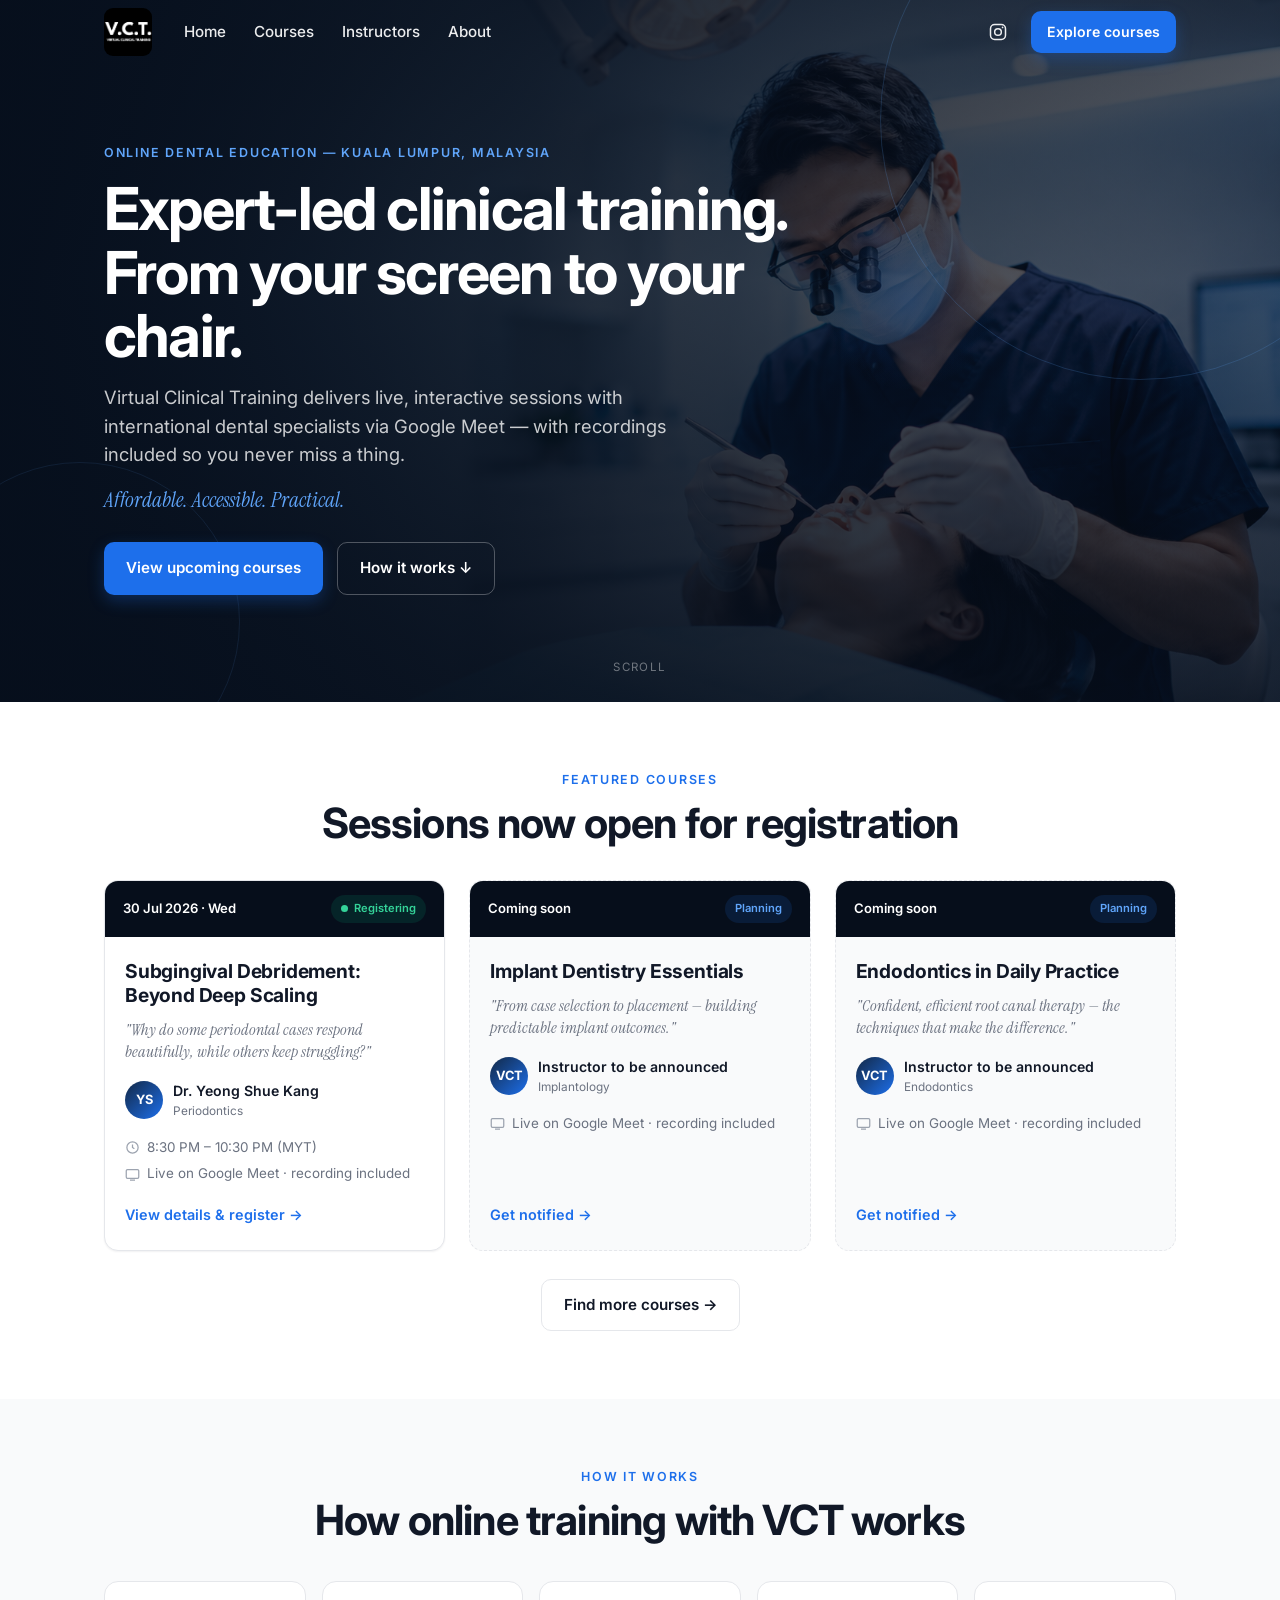
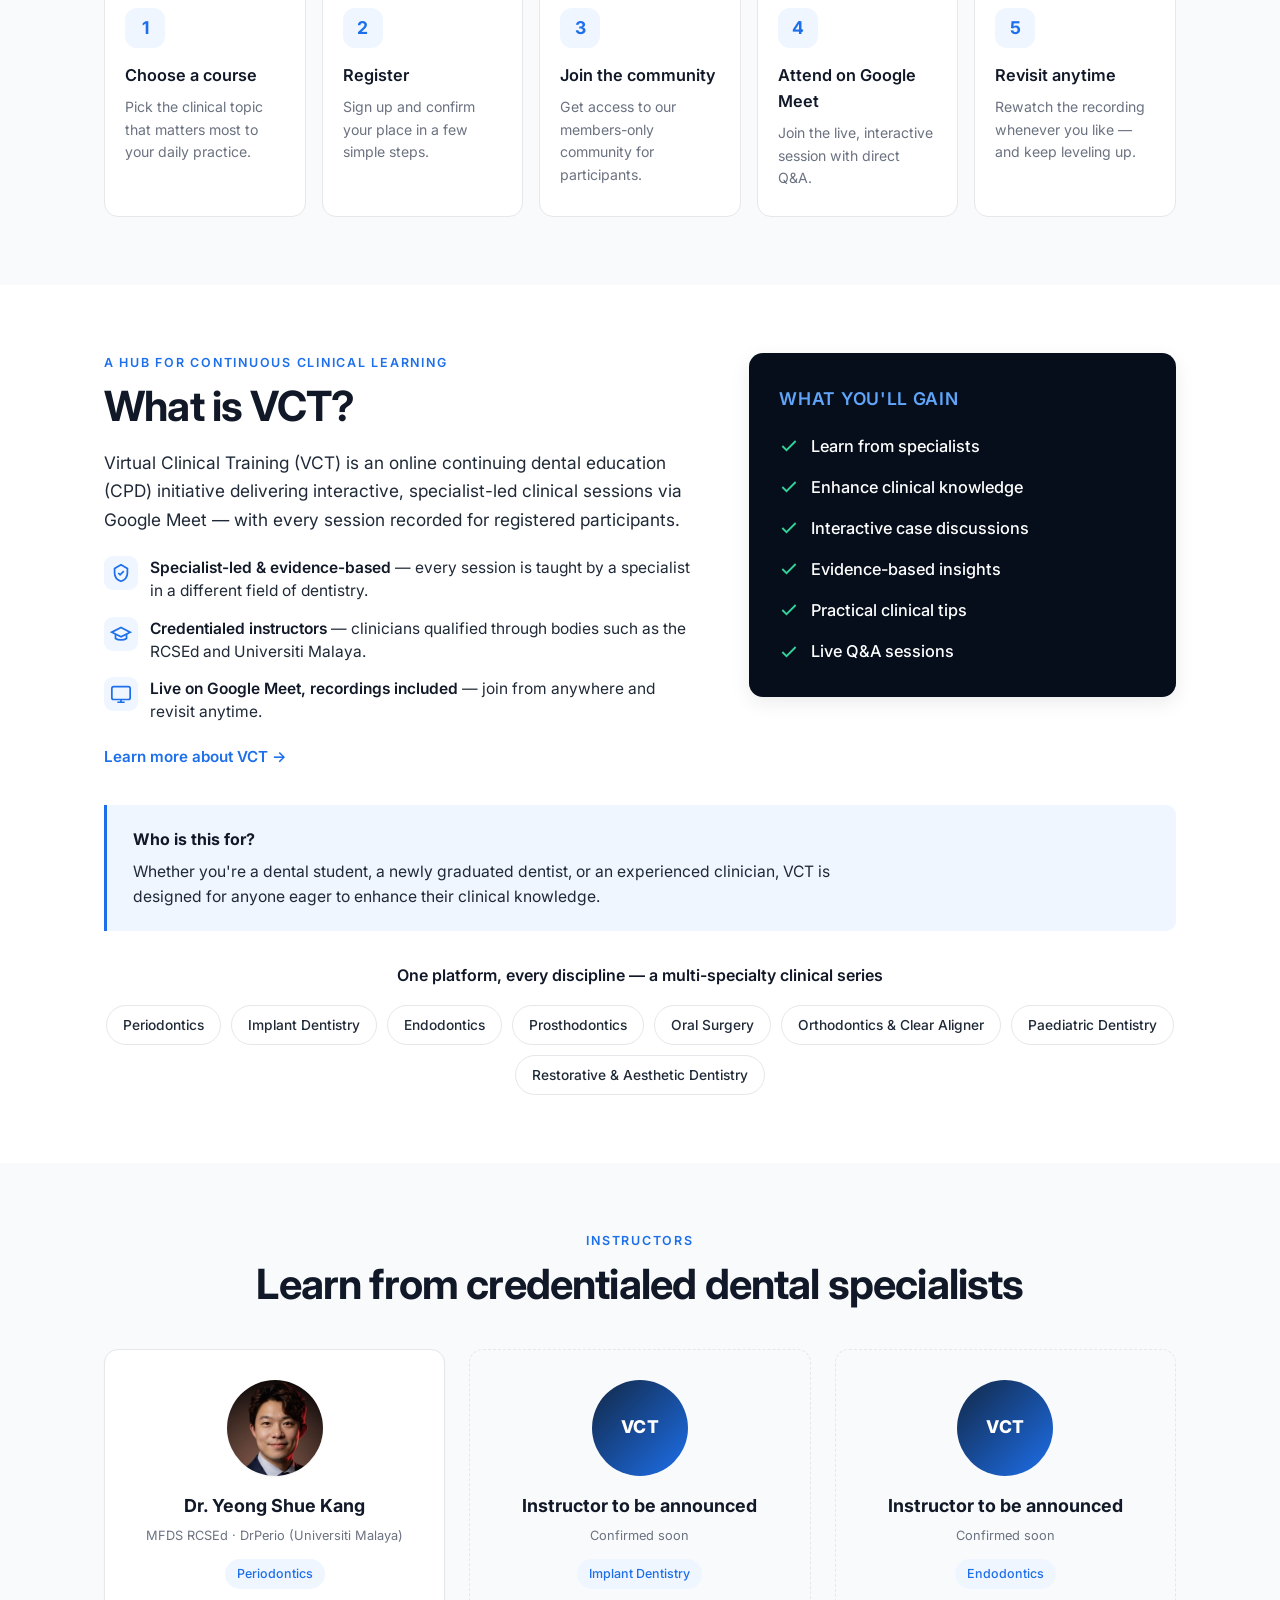
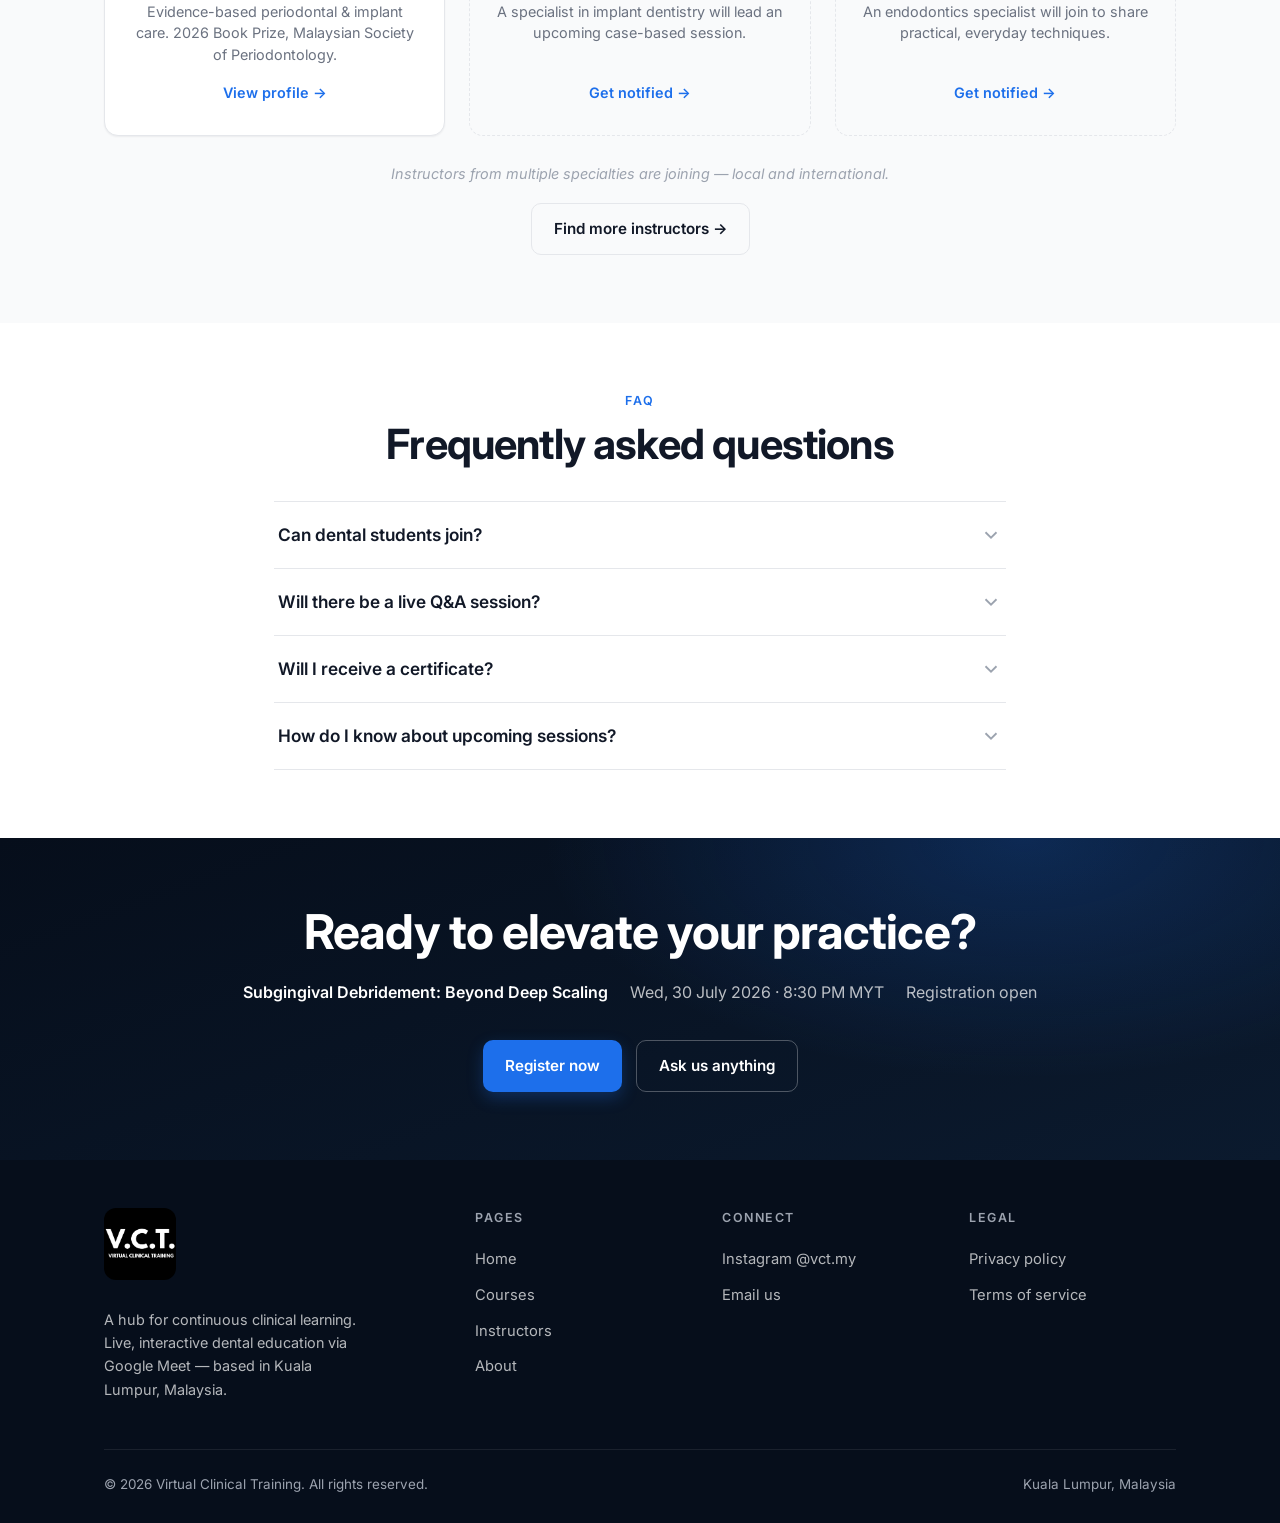
==== index.html @ cce93ed9 "Initial commit: VCT website prototype" ====
<!DOCTYPE html>
<html lang="en">
<head>
  <meta charset="UTF-8">
  <meta name="viewport" content="width=device-width, initial-scale=1.0">
  <title>Virtual Clinical Training — Expert-led online dental education | Kuala Lumpur</title>
  <meta name="description" content="Virtual Clinical Training delivers live, interactive dental training with international specialists via Google Meet. Affordable, accessible and practical — recordings included.">
  <link rel="canonical" href="https://virtualclinicaltraining.example/">
  <link rel="icon" href="images/brand-logo.png" type="image/png">

  <!-- Open Graph -->
  <meta property="og:type" content="website">
  <meta property="og:title" content="Virtual Clinical Training — Expert-led online dental education">
  <meta property="og:description" content="Live, interactive clinical training with international dental specialists via Google Meet. Recordings included.">
  <meta property="og:image" content="https://virtualclinicaltraining.example/og-image.jpg">
  <meta property="og:url" content="https://virtualclinicaltraining.example/">

  <!-- Fonts -->
  <link rel="preconnect" href="https://fonts.googleapis.com">
  <link rel="preconnect" href="https://fonts.gstatic.com" crossorigin>
  <link href="https://fonts.googleapis.com/css2?family=Inter:wght@400;500;600;700;800&family=Instrument+Serif:ital@0;1&display=swap" rel="stylesheet">

  <link rel="stylesheet" href="style.css">

  <!-- Structured data: Organization + WebSite + EducationalOrganization -->
  <script type="application/ld+json">
  {
    "@context": "https://schema.org",
    "@graph": [
      {
        "@type": "EducationalOrganization",
        "@id": "https://virtualclinicaltraining.example/#org",
        "name": "Virtual Clinical Training",
        "alternateName": "V.C.T.",
        "url": "https://virtualclinicaltraining.example/",
        "email": "virtualclinicaltraining@gmail.com",
        "sameAs": ["https://www.instagram.com/vct.my/"],
        "address": {
          "@type": "PostalAddress",
          "addressLocality": "Kuala Lumpur",
          "addressCountry": "Malaysia"
        },
        "description": "Virtual Clinical Training delivers live, interactive online dental education with international specialists via Google Meet."
      },
      {
        "@type": "WebSite",
        "@id": "https://virtualclinicaltraining.example/#website",
        "url": "https://virtualclinicaltraining.example/",
        "name": "Virtual Clinical Training",
        "publisher": { "@id": "https://virtualclinicaltraining.example/#org" }
      }
    ]
  }
  </script>

  <!-- Structured data: FAQPage -->
  <script type="application/ld+json">
  {
    "@context": "https://schema.org",
    "@type": "FAQPage",
    "mainEntity": [
      {
        "@type": "Question",
        "name": "Can dental students join?",
        "acceptedAnswer": { "@type": "Answer", "text": "Absolutely. VCT is designed for both dental students and dentists. You'll gain early exposure to real clinical discussions, learn from experienced specialists, and build a stronger foundation in evidence-based dentistry." }
      },
      {
        "@type": "Question",
        "name": "Will there be a live Q&A session?",
        "acceptedAnswer": { "@type": "Answer", "text": "Yes. Every VCT session includes a live Q&A where you can interact directly and join the discussion with our invited speaker." }
      },
      {
        "@type": "Question",
        "name": "Will I receive a certificate?",
        "acceptedAnswer": { "@type": "Answer", "text": "Yes. An e-certificate is awarded to eligible participants after the session, subject to meeting the minimum attendance requirement and completing the post-session evaluation." }
      },
      {
        "@type": "Question",
        "name": "How do I know about upcoming sessions?",
        "acceptedAnswer": { "@type": "Answer", "text": "Follow us on Instagram @vct.my and stay tuned for announcements on new speakers and topics." }
      }
    ]
  }
  </script>

  <!-- Structured data: featured Course + Event -->
  <script type="application/ld+json">
  {
    "@context": "https://schema.org",
    "@type": "Course",
    "name": "Subgingival Debridement: Beyond Deep Scaling",
    "description": "A live, interactive online session exploring subgingival debridement beyond the concept of deep scaling — covering common mistakes, step-by-step clinical approaches, re-evaluation strategies, and practical tips for long-term periodontal stability.",
    "url": "https://virtualclinicaltraining.example/course-subgingival-debridement.html",
    "inLanguage": "en",
    "provider": { "@id": "https://virtualclinicaltraining.example/#org" },
    "hasCourseInstance": {
      "@type": "CourseInstance",
      "courseMode": "online",
      "eventAttendanceMode": "https://schema.org/OnlineEventAttendanceMode",
      "startDate": "2026-07-30T20:30:00+08:00",
      "endDate": "2026-07-30T22:30:00+08:00",
      "location": {
        "@type": "VirtualLocation",
        "url": "https://meet.google.com/"
      },
      "instructor": {
        "@type": "Person",
        "name": "Dr. Yeong Shue Kang",
        "jobTitle": "Periodontist",
        "alumniOf": "Universiti Malaya"
      }
    }
  }
  </script>
</head>
<body>

  <!-- ============================ HEADER ============================ -->
  <header class="site-header at-top" id="header">
    <div class="container">
      <a href="index.html" class="logo" aria-label="Virtual Clinical Training home">
        <img src="images/brand-logo.png" alt="Virtual Clinical Training (V.C.T.)" class="logo-img" width="48" height="48">
      </a>

      <nav class="nav" aria-label="Primary">
        <a href="index.html">Home</a>
        <a href="courses.html">Courses</a>
        <a href="instructors.html">Instructors</a>
        <a href="about.html">About</a>
      </nav>

      <div class="header-actions">
        <a href="https://www.instagram.com/vct.my/" target="_blank" rel="noopener" class="icon-btn desktop-only" aria-label="Instagram">
          <svg viewBox="0 0 24 24" fill="none" stroke="currentColor" stroke-width="1.8"><rect x="3" y="3" width="18" height="18" rx="5"/><circle cx="12" cy="12" r="4"/><circle cx="17.5" cy="6.5" r="1" fill="currentColor" stroke="none"/></svg>
        </a>
        <a href="courses.html" class="btn btn-primary btn-sm">Explore courses</a>
      </div>

      <button class="hamburger" id="hamburger" aria-label="Open menu">
        <svg viewBox="0 0 24 24" fill="none" stroke="currentColor" stroke-width="2"><line x1="4" y1="7" x2="20" y2="7"/><line x1="4" y1="12" x2="20" y2="12"/><line x1="4" y1="17" x2="20" y2="17"/></svg>
      </button>
    </div>
  </header>

  <!-- Mobile nav drawer -->
  <div class="mobile-nav" id="mobileNav">
    <div class="mobile-nav-head">
      <span class="logo"><img src="images/brand-logo.png" alt="Virtual Clinical Training (V.C.T.)" class="logo-img" width="44" height="44"></span>
      <button class="icon-btn" id="mobileClose" aria-label="Close menu">
        <svg viewBox="0 0 24 24" fill="none" stroke="currentColor" stroke-width="2"><line x1="6" y1="6" x2="18" y2="18"/><line x1="18" y1="6" x2="6" y2="18"/></svg>
      </button>
    </div>
    <ul>
      <li><a href="index.html">Home</a></li>
      <li><a href="courses.html">Courses</a></li>
      <li><a href="instructors.html">Instructors</a></li>
      <li><a href="about.html">About</a></li>
    </ul>
    <a href="courses.html" class="btn btn-primary">Explore courses</a>
    <div class="mobile-nav-social">
      <a href="https://www.instagram.com/vct.my/" target="_blank" rel="noopener" class="icon-btn" aria-label="Instagram">
        <svg viewBox="0 0 24 24" fill="none" stroke="currentColor" stroke-width="1.8"><rect x="3" y="3" width="18" height="18" rx="5"/><circle cx="12" cy="12" r="4"/><circle cx="17.5" cy="6.5" r="1" fill="currentColor" stroke="none"/></svg>
      </a>
    </div>
  </div>

  <main>
    <!-- ==================== 01 — HERO ==================== -->
    <section class="hero" id="hero">
      <!-- Background image slideshow (crossfade). Add more slides as new images are created (hero-3, hero-4, hero-5). -->
      <div class="hero-slideshow" aria-hidden="true">
        <div class="hero-slide active" style="background-image:url('images/01%20Top-page/hero-1.png')"></div>
        <div class="hero-slide" style="background-image:url('images/01%20Top-page/hero-2.png')"></div>
      </div>
      <div class="hero-overlay"></div>
      <div class="hero-shape s1"></div>
      <div class="hero-shape s2"></div>
      <div class="hero-shape s3"></div>

      <div class="container">
        <div class="hero-inner">
          <p class="eyebrow anim d1">Online dental education — Kuala Lumpur, Malaysia</p>
          <h1 class="anim d2">Expert-led clinical training.<br>From your screen to your chair.</h1>
          <p class="hero-sub anim d3">Virtual Clinical Training delivers live, interactive sessions with international dental specialists via Google Meet — with recordings included so you never miss a thing.</p>
          <p class="hero-tagline anim d3">Affordable. Accessible. Practical.</p>
          <div class="hero-cta anim d4">
            <a href="courses.html" class="btn btn-primary">View upcoming courses</a>
            <a href="#howit" class="btn btn-ghost">How it works ↓</a>
          </div>
        </div>
      </div>
      <div class="scroll-hint">Scroll</div>
    </section>

    <!-- ==================== 02 — FEATURED / UPCOMING COURSES ==================== -->
    <section class="section featured">
      <div class="container">
        <div class="featured-head reveal">
          <p class="eyebrow">Featured courses</p>
          <h2 class="section-title" style="margin-top:10px">Sessions now open for registration</h2>
        </div>

        <div class="course-cards">
          <!-- Course 1 — currently recruiting -->
          <a href="course-subgingival-debridement.html" class="course-card reveal">
            <div class="course-bar">
              <span class="date">30 Jul 2026 · Wed</span>
              <span class="badge badge-green"><span class="dot"></span> Registering</span>
            </div>
            <div class="course-card-body">
              <h3>Subgingival Debridement: Beyond Deep Scaling</h3>
              <p class="card-quote">"Why do some periodontal cases respond beautifully, while others keep struggling?"</p>
              <div class="card-instructor">
                <div class="avatar">YS</div>
                <div>
                  <div class="name">Dr. Yeong Shue Kang</div>
                  <div class="cred">Periodontics</div>
                </div>
              </div>
              <div class="card-meta">
                <span><svg viewBox="0 0 24 24" fill="none" stroke="currentColor" stroke-width="2"><circle cx="12" cy="12" r="9"/><path d="M12 7v5l3 2"/></svg>8:30 PM – 10:30 PM (MYT)</span>
                <span><svg viewBox="0 0 24 24" fill="none" stroke="currentColor" stroke-width="2"><rect x="2" y="4" width="20" height="14" rx="2"/><path d="M8 21h8"/></svg>Live on Google Meet · recording included</span>
              </div>
              <span class="card-cta">View details &amp; register →</span>
            </div>
          </a>

          <!-- Course 2 — coming soon (placeholder) -->
          <a href="courses.html" class="course-card is-soon reveal d1">
            <div class="course-bar">
              <span class="date">Coming soon</span>
              <span class="badge badge-blue">Planning</span>
            </div>
            <div class="course-card-body">
              <h3>Implant Dentistry Essentials</h3>
              <p class="card-quote">"From case selection to placement — building predictable implant outcomes."</p>
              <div class="card-instructor">
                <div class="avatar">VCT</div>
                <div>
                  <div class="name">Instructor to be announced</div>
                  <div class="cred">Implantology</div>
                </div>
              </div>
              <div class="card-meta">
                <span><svg viewBox="0 0 24 24" fill="none" stroke="currentColor" stroke-width="2"><rect x="2" y="4" width="20" height="14" rx="2"/><path d="M8 21h8"/></svg>Live on Google Meet · recording included</span>
              </div>
              <span class="card-cta">Get notified →</span>
            </div>
          </a>

          <!-- Course 3 — coming soon (placeholder) -->
          <a href="courses.html" class="course-card is-soon reveal d2">
            <div class="course-bar">
              <span class="date">Coming soon</span>
              <span class="badge badge-blue">Planning</span>
            </div>
            <div class="course-card-body">
              <h3>Endodontics in Daily Practice</h3>
              <p class="card-quote">"Confident, efficient root canal therapy — the techniques that make the difference."</p>
              <div class="card-instructor">
                <div class="avatar">VCT</div>
                <div>
                  <div class="name">Instructor to be announced</div>
                  <div class="cred">Endodontics</div>
                </div>
              </div>
              <div class="card-meta">
                <span><svg viewBox="0 0 24 24" fill="none" stroke="currentColor" stroke-width="2"><rect x="2" y="4" width="20" height="14" rx="2"/><path d="M8 21h8"/></svg>Live on Google Meet · recording included</span>
              </div>
              <span class="card-cta">Get notified →</span>
            </div>
          </a>
        </div>

        <div class="find-more">
          <a href="courses.html" class="btn btn-ghost-dark">Find more courses →</a>
        </div>
      </div>
    </section>

    <!-- ==================== 04 — HOW IT WORKS ==================== -->
    <section class="section howit" id="howit">
      <div class="container">
        <div class="featured-head reveal">
          <p class="eyebrow">How it works</p>
          <h2 class="section-title" style="margin-top:10px">How online training with VCT works</h2>
        </div>
        <div class="steps steps-5">
          <div class="step-card reveal">
            <div class="step-num">1</div>
            <h3>Choose a course</h3>
            <p>Pick the clinical topic that matters most to your daily practice.</p>
          </div>
          <div class="step-card reveal d1">
            <div class="step-num">2</div>
            <h3>Register</h3>
            <p>Sign up and confirm your place in a few simple steps.</p>
          </div>
          <div class="step-card reveal d1">
            <div class="step-num">3</div>
            <h3>Join the community</h3>
            <p>Get access to our members-only community for participants.</p>
          </div>
          <div class="step-card reveal d2">
            <div class="step-num">4</div>
            <h3>Attend on Google Meet</h3>
            <p>Join the live, interactive session with direct Q&amp;A.</p>
          </div>
          <div class="step-card reveal d2">
            <div class="step-num">5</div>
            <h3>Revisit anytime</h3>
            <p>Rewatch the recording whenever you like — and keep leveling up.</p>
          </div>
        </div>
      </div>
    </section>

    <!-- ==================== 05 — ABOUT / WHAT IS VCT ==================== -->
    <section class="section about" id="about">
      <div class="container">
        <div class="about-grid">
          <div class="about-intro reveal">
            <p class="eyebrow">A hub for continuous clinical learning</p>
            <h2 class="section-title" style="margin-top:10px">What is VCT?</h2>
            <p class="about-lead">Virtual Clinical Training (VCT) is an online continuing dental education (CPD) initiative delivering interactive, specialist-led clinical sessions via Google Meet — with every session recorded for registered participants.</p>
            <ul class="why-points">
              <li>
                <svg viewBox="0 0 24 24" fill="none" stroke="currentColor" stroke-width="1.9"><path d="M12 3l7 4v5c0 4.4-3 7.6-7 9-4-1.4-7-4.6-7-9V7l7-4z"/><path d="M9 12l2 2 4-4"/></svg>
                <span><b>Specialist-led &amp; evidence-based</b> — every session is taught by a specialist in a different field of dentistry.</span>
              </li>
              <li>
                <svg viewBox="0 0 24 24" fill="none" stroke="currentColor" stroke-width="1.9"><path d="M22 10L12 5 2 10l10 5 10-5z"/><path d="M6 12v5c3 2 9 2 12 0v-5"/></svg>
                <span><b>Credentialed instructors</b> — clinicians qualified through bodies such as the RCSEd and Universiti Malaya.</span>
              </li>
              <li>
                <svg viewBox="0 0 24 24" fill="none" stroke="currentColor" stroke-width="1.9"><rect x="2" y="4" width="20" height="14" rx="2"/><path d="M8 21h8M12 18v3"/></svg>
                <span><b>Live on Google Meet, recordings included</b> — join from anywhere and revisit anytime.</span>
              </li>
            </ul>
            <a href="about.html" class="link-arrow">Learn more about VCT →</a>
          </div>

          <aside class="about-gain reveal d1">
            <h3>What you'll gain</h3>
            <ul class="gain-list">
              <li><svg viewBox="0 0 24 24" fill="none" stroke="currentColor" stroke-width="2.2"><path d="M20 6 9 17l-5-5"/></svg>Learn from specialists</li>
              <li><svg viewBox="0 0 24 24" fill="none" stroke="currentColor" stroke-width="2.2"><path d="M20 6 9 17l-5-5"/></svg>Enhance clinical knowledge</li>
              <li><svg viewBox="0 0 24 24" fill="none" stroke="currentColor" stroke-width="2.2"><path d="M20 6 9 17l-5-5"/></svg>Interactive case discussions</li>
              <li><svg viewBox="0 0 24 24" fill="none" stroke="currentColor" stroke-width="2.2"><path d="M20 6 9 17l-5-5"/></svg>Evidence-based insights</li>
              <li><svg viewBox="0 0 24 24" fill="none" stroke="currentColor" stroke-width="2.2"><path d="M20 6 9 17l-5-5"/></svg>Practical clinical tips</li>
              <li><svg viewBox="0 0 24 24" fill="none" stroke="currentColor" stroke-width="2.2"><path d="M20 6 9 17l-5-5"/></svg>Live Q&amp;A sessions</li>
            </ul>
          </aside>
        </div>

        <div class="who-for reveal">
          <span class="who-for-label">Who is this for?</span>
          <p>Whether you're a dental student, a newly graduated dentist, or an experienced clinician, VCT is designed for anyone eager to enhance their clinical knowledge.</p>
        </div>

        <div class="specialties reveal">
          <p class="specialties-label">One platform, every discipline — a multi-specialty clinical series</p>
          <ul class="chip-row">
            <li>Periodontics</li>
            <li>Implant Dentistry</li>
            <li>Endodontics</li>
            <li>Prosthodontics</li>
            <li>Oral Surgery</li>
            <li>Orthodontics &amp; Clear Aligner</li>
            <li>Paediatric Dentistry</li>
            <li>Restorative &amp; Aesthetic Dentistry</li>
          </ul>
        </div>
      </div>
    </section>

    <!-- ==================== 06 — INSTRUCTOR SPOTLIGHT ==================== -->
    <section class="section spotlight">
      <div class="container">
        <div class="featured-head reveal">
          <p class="eyebrow">Instructors</p>
          <h2 class="section-title" style="margin-top:10px">Learn from credentialed dental specialists</h2>
        </div>

        <div class="inst-cards">
          <!-- Instructor 1 — Dr. Yeong (confirmed) -->
          <a href="instructors.html" class="inst-card reveal">
            <img src="images/05%20Instructor/Dr.%20Yeong%20Shue%20Kang.png" alt="Dr. Yeong Shue Kang, periodontist and Virtual Clinical Training instructor" class="inst-photo" width="96" height="96" loading="lazy">
            <h3>Dr. Yeong Shue Kang</h3>
            <p class="cred">MFDS RCSEd · DrPerio (Universiti Malaya)</p>
            <div class="tags">
              <span class="tag">Periodontics</span>
            </div>
            <p class="inst-bio">Evidence-based periodontal &amp; implant care. 2026 Book Prize, Malaysian Society of Periodontology.</p>
            <span class="card-cta">View profile →</span>
          </a>

          <!-- Instructor 2 — to be announced -->
          <a href="instructors.html" class="inst-card is-soon reveal d1">
            <span class="inst-avatar">VCT</span>
            <h3>Instructor to be announced</h3>
            <p class="cred">Confirmed soon</p>
            <div class="tags">
              <span class="tag">Implant Dentistry</span>
            </div>
            <p class="inst-bio">A specialist in implant dentistry will lead an upcoming case-based session.</p>
            <span class="card-cta">Get notified →</span>
          </a>

          <!-- Instructor 3 — to be announced -->
          <a href="instructors.html" class="inst-card is-soon reveal d2">
            <span class="inst-avatar">VCT</span>
            <h3>Instructor to be announced</h3>
            <p class="cred">Confirmed soon</p>
            <div class="tags">
              <span class="tag">Endodontics</span>
            </div>
            <p class="inst-bio">An endodontics specialist will join to share practical, everyday techniques.</p>
            <span class="card-cta">Get notified →</span>
          </a>
        </div>

        <p class="spotlight-more">Instructors from multiple specialties are joining — local and international.</p>
        <div class="find-more">
          <a href="instructors.html" class="btn btn-ghost-dark">Find more instructors →</a>
        </div>
      </div>
    </section>

    <!-- ==================== 07 — FAQ ==================== -->
    <section class="section faq">
      <div class="container container-narrow">
        <div class="featured-head reveal">
          <p class="eyebrow">FAQ</p>
          <h2 class="section-title" style="margin-top:10px">Frequently asked questions</h2>
        </div>
        <div class="faq-list reveal">
          <div class="faq-item">
            <button class="faq-q" aria-expanded="false">
              <span>Can dental students join?</span>
              <svg class="faq-chevron" viewBox="0 0 24 24" fill="none" stroke="currentColor" stroke-width="2"><path d="M6 9l6 6 6-6"/></svg>
            </button>
            <div class="faq-a"><p>Absolutely. VCT is designed for both dental students and dentists. You'll gain early exposure to real clinical discussions, learn from experienced specialists, and build a stronger foundation in evidence-based dentistry.</p></div>
          </div>
          <div class="faq-item">
            <button class="faq-q" aria-expanded="false">
              <span>Will there be a live Q&amp;A session?</span>
              <svg class="faq-chevron" viewBox="0 0 24 24" fill="none" stroke="currentColor" stroke-width="2"><path d="M6 9l6 6 6-6"/></svg>
            </button>
            <div class="faq-a"><p>Yes. Every VCT session includes a live Q&amp;A where you can interact directly and join the discussion with our invited speaker — so bring your questions.</p></div>
          </div>
          <div class="faq-item">
            <button class="faq-q" aria-expanded="false">
              <span>Will I receive a certificate?</span>
              <svg class="faq-chevron" viewBox="0 0 24 24" fill="none" stroke="currentColor" stroke-width="2"><path d="M6 9l6 6 6-6"/></svg>
            </button>
            <div class="faq-a"><p>Yes. An e-certificate is awarded to eligible participants after the session, subject to meeting the minimum attendance requirement and completing the post-session evaluation.</p></div>
          </div>
          <div class="faq-item">
            <button class="faq-q" aria-expanded="false">
              <span>How do I know about upcoming sessions?</span>
              <svg class="faq-chevron" viewBox="0 0 24 24" fill="none" stroke="currentColor" stroke-width="2"><path d="M6 9l6 6 6-6"/></svg>
            </button>
            <div class="faq-a"><p>Follow us on Instagram <a href="https://www.instagram.com/vct.my/" target="_blank" rel="noopener">@vct.my</a> and stay tuned for announcements on new speakers and topics.</p></div>
          </div>
        </div>
      </div>
    </section>

    <!-- ==================== 08 — BOTTOM CTA ==================== -->
    <section class="section cta-band">
      <div class="container">
        <h2>Ready to elevate your practice?</h2>
        <div class="cta-course-info">
          <span><b>Subgingival Debridement: Beyond Deep Scaling</b></span>
          <span>Wed, 30 July 2026 · 8:30 PM MYT</span>
          <span>Registration open</span>
        </div>
        <div class="cta-actions">
          <a href="course-subgingival-debridement.html" class="btn btn-primary">Register now</a>
          <a href="mailto:virtualclinicaltraining@gmail.com" class="btn btn-ghost">Ask us anything</a>
        </div>
      </div>
    </section>
  </main>

  <!-- ============================ FOOTER ============================ -->
  <footer class="site-footer">
    <div class="container">
      <div class="footer-grid">
        <div class="footer-brand">
          <a href="index.html" class="logo">
            <img src="images/brand-logo.png" alt="Virtual Clinical Training (V.C.T.)" class="logo-img footer-logo-img" width="72" height="72">
          </a>
          <p>A hub for continuous clinical learning. Live, interactive dental education via Google Meet — based in Kuala Lumpur, Malaysia.</p>
        </div>
        <div>
          <h4>Pages</h4>
          <ul>
            <li><a href="index.html">Home</a></li>
            <li><a href="courses.html">Courses</a></li>
            <li><a href="instructors.html">Instructors</a></li>
            <li><a href="about.html">About</a></li>
          </ul>
        </div>
        <div>
          <h4>Connect</h4>
          <ul>
            <li><a href="https://www.instagram.com/vct.my/" target="_blank" rel="noopener">Instagram @vct.my</a></li>
            <li><a href="mailto:virtualclinicaltraining@gmail.com">Email us</a></li>
          </ul>
        </div>
        <div>
          <h4>Legal</h4>
          <ul>
            <li><a href="privacy.html">Privacy policy</a></li>
            <li><a href="terms.html">Terms of service</a></li>
          </ul>
        </div>
      </div>
      <div class="footer-bottom">
        <span>© 2026 Virtual Clinical Training. All rights reserved.</span>
        <span>Kuala Lumpur, Malaysia</span>
      </div>
    </div>
  </footer>

  <!-- ============================ Mobile fixed CTA bar ============================ -->
  <div class="mobile-cta-bar">
    <span class="price">Next session <small>30 Jul · Google Meet</small></span>
    <a href="course-subgingival-debridement.html" class="btn btn-primary btn-sm">Register now</a>
  </div>

  <!-- ============================ SCRIPTS ============================ -->
  <script>
    // Hero load-in
    window.addEventListener('load', () => document.getElementById('hero').classList.add('loaded'));
    document.addEventListener('DOMContentLoaded', () => document.getElementById('hero').classList.add('loaded'));

    // Header state (transparent over hero -> glass on scroll)
    const header = document.getElementById('header');
    const onScroll = () => {
      if (window.scrollY > 50) { header.classList.remove('at-top'); header.classList.add('scrolled'); }
      else { header.classList.add('at-top'); header.classList.remove('scrolled'); }
      // parallax
      document.querySelectorAll('[data-parallax]').forEach(el => {
        const speed = parseFloat(el.dataset.parallax);
        el.style.transform = `translateY(${window.scrollY * speed}px)`;
      });
    };
    window.addEventListener('scroll', onScroll, { passive: true });
    onScroll();

    // Mobile nav
    const mobileNav = document.getElementById('mobileNav');
    document.getElementById('hamburger').addEventListener('click', () => mobileNav.classList.add('open'));
    document.getElementById('mobileClose').addEventListener('click', () => mobileNav.classList.remove('open'));
    mobileNav.querySelectorAll('a').forEach(a => a.addEventListener('click', () => mobileNav.classList.remove('open')));

    // Scroll reveal
    const io = new IntersectionObserver((entries) => {
      entries.forEach(e => { if (e.isIntersecting) { e.target.classList.add('in'); io.unobserve(e.target); } });
    }, { threshold: 0.15 });
    document.querySelectorAll('.reveal').forEach(el => io.observe(el));

    // FAQ accordion
    document.querySelectorAll('.faq-q').forEach(q => {
      q.addEventListener('click', () => {
        const item = q.parentElement;
        const answer = item.querySelector('.faq-a');
        const isOpen = item.classList.toggle('open');
        q.setAttribute('aria-expanded', isOpen);
        answer.style.maxHeight = isOpen ? answer.scrollHeight + 'px' : null;
      });
    });

    // Hero background slideshow (crossfade)
    const slides = document.querySelectorAll('.hero-slide');
    if (slides.length > 1) {
      let current = 0;
      setInterval(() => {
        slides[current].classList.remove('active');
        current = (current + 1) % slides.length;
        slides[current].classList.add('active');
      }, 5000);
    }
  </script>
</body>
</html>
---- style.css ----
/* ==========================================================================
   Virtual Clinical Training — Common Stylesheet
   Design Spec v3 に準拠 / SWELL移行を見据えた共通スタイル
   ========================================================================== */

/* ---------- Design Tokens ---------- */
:root {
  /* Colors */
  --navy-950: #060E1B;
  --navy-900: #0B1A2E;
  --navy-800: #122846;
  --blue-600: #1D6FEB;
  --blue-400: #60A5FA;
  --blue-50:  #EFF6FF;
  --gray-900: #111827;
  --gray-800: #1F2937;
  --gray-500: #6B7280;
  --gray-400: #9CA3AF;
  --white:    #FFFFFF;
  --gray-50:  #F9FAFB;
  --gray-200: #E5E7EB;
  --green-600:#059669;

  /* Typography */
  --font-sans: 'Inter', -apple-system, BlinkMacSystemFont, 'Segoe UI', sans-serif;
  --font-serif: 'Instrument Serif', Georgia, serif;

  /* Layout */
  --container: 1120px;
  --header-h: 64px;
  --radius: 14px;
  --radius-sm: 10px;

  /* Shadow */
  --shadow-sm: 0 1px 2px rgba(6,14,27,.06);
  --shadow-md: 0 6px 20px rgba(6,14,27,.08);
  --shadow-lg: 0 18px 50px rgba(6,14,27,.16);

  /* Transitions */
  --ease: cubic-bezier(.16,.84,.44,1);
}

/* ---------- Reset ---------- */
*,*::before,*::after { box-sizing: border-box; margin: 0; padding: 0; }
html { scroll-behavior: smooth; -webkit-text-size-adjust: 100%; }
body {
  font-family: var(--font-sans);
  color: var(--gray-800);
  background: var(--white);
  line-height: 1.6;
  font-size: 16px;
  -webkit-font-smoothing: antialiased;
  overflow-x: hidden;
}
img { max-width: 100%; display: block; }
a { color: inherit; text-decoration: none; }
ul { list-style: none; }
button { font-family: inherit; cursor: pointer; border: none; background: none; }

/* ---------- Utilities ---------- */
.container {
  width: 100%;
  max-width: var(--container);
  margin: 0 auto;
  padding: 0 24px;
}
.section { padding: 68px 0; }
.eyebrow {
  font-size: .78rem;
  font-weight: 600;
  letter-spacing: .14em;
  text-transform: uppercase;
  color: var(--blue-600);
}
.section-title {
  font-size: clamp(1.8rem, 3.4vw, 2.6rem);
  font-weight: 700;
  line-height: 1.15;
  color: var(--gray-900);
  letter-spacing: -.02em;
}
.text-muted { color: var(--gray-500); }
.serif { font-family: var(--font-serif); font-style: italic; }

/* ---------- Buttons ---------- */
.btn {
  display: inline-flex;
  align-items: center;
  gap: 8px;
  font-weight: 600;
  font-size: .95rem;
  padding: 13px 22px;
  border-radius: var(--radius-sm);
  transition: background-color .2s var(--ease), transform .1s var(--ease), box-shadow .2s var(--ease);
  white-space: nowrap;
}
.btn:active { transform: scale(.98); }
.btn-primary {
  background: var(--blue-600);
  color: var(--white);
  box-shadow: 0 6px 16px rgba(29,111,235,.28);
}
.btn-primary:hover { background: #175fce; box-shadow: 0 10px 24px rgba(29,111,235,.34); }
.btn-ghost {
  background: transparent;
  color: var(--white);
  border: 1px solid rgba(255,255,255,.28);
}
.btn-ghost:hover { background: rgba(255,255,255,.08); border-color: rgba(255,255,255,.5); }
.btn-ghost-dark {
  background: transparent;
  color: var(--gray-900);
  border: 1px solid var(--gray-200);
}
.btn-ghost-dark:hover { background: var(--gray-50); border-color: var(--gray-400); }
.btn-sm { padding: 10px 16px; font-size: .88rem; }

/* ==========================================================================
   Header
   ========================================================================== */
.site-header {
  position: fixed;
  top: 0; left: 0; right: 0;
  height: var(--header-h);
  z-index: 100;
  transition: background-color .3s var(--ease), box-shadow .3s var(--ease), backdrop-filter .3s var(--ease);
}
.site-header .container {
  height: 100%;
  display: flex;
  align-items: center;
  gap: 20px;
}
/* transparent over hero */
.site-header.at-top { background: transparent; }
/* glassmorphism after scroll */
.site-header.scrolled {
  background: rgba(255,255,255,.82);
  backdrop-filter: blur(12px);
  -webkit-backdrop-filter: blur(12px);
  box-shadow: 0 1px 0 rgba(6,14,27,.06);
}

.logo { display: flex; align-items: center; gap: 10px; font-weight: 700; }
.logo-img { height: 48px; width: 48px; border-radius: 9px; display: block; object-fit: cover; }
.footer-logo-img { height: 72px; width: 72px; border-radius: 12px; margin-bottom: 14px; }
.logo-mark {
  width: 34px; height: 34px;
  border-radius: 9px;
  background: linear-gradient(135deg, var(--blue-600), var(--blue-400));
  color: #fff;
  display: grid; place-items: center;
  font-size: .82rem; font-weight: 800; letter-spacing: .02em;
  flex: none;
}
.logo-text { display: flex; flex-direction: column; line-height: 1.1; }
.logo-text b { font-size: 1rem; letter-spacing: .04em; }
.logo-text span { font-size: .64rem; letter-spacing: .12em; text-transform: uppercase; color: var(--gray-500); font-weight: 500; }

.nav { display: flex; align-items: center; gap: 28px; margin-left: 12px; }
.nav a { font-weight: 500; font-size: .95rem; transition: color .2s; }
.nav a:hover { color: var(--blue-600); }

.header-actions { display: flex; align-items: center; gap: 14px; margin-left: auto; }
.icon-btn {
  width: 38px; height: 38px;
  display: grid; place-items: center;
  border-radius: 9px;
  transition: background-color .2s, color .2s;
}
.icon-btn:hover { background: rgba(120,140,170,.14); }
.icon-btn svg { width: 20px; height: 20px; }

/* Header color adapts to transparency state */
.site-header.at-top .nav a,
.site-header.at-top .logo,
.site-header.at-top .icon-btn { color: rgba(255,255,255,.92); }
.site-header.at-top .logo-text span { color: rgba(255,255,255,.6); }
.site-header.at-top .icon-btn:hover { background: rgba(255,255,255,.14); }
.site-header.scrolled .nav a,
.site-header.scrolled .logo,
.site-header.scrolled .icon-btn { color: var(--gray-900); }

.hamburger { display: none; width: 40px; height: 40px; place-items: center; border-radius: 9px; }
.hamburger svg { width: 24px; height: 24px; }
.site-header.at-top .hamburger { color: #fff; }
.site-header.scrolled .hamburger { color: var(--gray-900); }

/* Mobile nav drawer */
.mobile-nav {
  position: fixed;
  inset: 0;
  background: var(--navy-950);
  z-index: 200;
  display: flex;
  flex-direction: column;
  padding: 24px;
  transform: translateX(100%);
  transition: transform .3s var(--ease);
}
.mobile-nav.open { transform: translateX(0); }
.mobile-nav-head { display: flex; align-items: center; justify-content: space-between; color: #fff; }
.mobile-nav-head .icon-btn { color: #fff; }
.mobile-nav ul { margin-top: 40px; display: flex; flex-direction: column; gap: 4px; }
.mobile-nav ul a { color: #fff; font-size: 1.4rem; font-weight: 600; padding: 14px 0; display: block; border-bottom: 1px solid rgba(255,255,255,.08); }
.mobile-nav .btn { margin-top: 32px; justify-content: center; }
.mobile-nav-social { margin-top: auto; display: flex; gap: 12px; }
.mobile-nav-social .icon-btn { color: #fff; background: rgba(255,255,255,.08); }

/* ==========================================================================
   01 — Hero
   ========================================================================== */
.hero {
  position: relative;
  min-height: 78vh;
  display: flex;
  align-items: center;
  background: linear-gradient(160deg, var(--navy-950) 0%, var(--navy-900) 55%, var(--navy-800) 100%);
  color: #fff;
  overflow: hidden;
  padding: calc(var(--header-h) + 28px) 0 56px;
}

/* Background image slideshow (crossfade) */
.hero-slideshow { position: absolute; inset: 0; z-index: 0; }
.hero-slide {
  position: absolute; inset: 0;
  background-size: cover;
  background-position: center;
  opacity: 0;
  transform: scale(1.06);
  transition: opacity 1.6s ease-in-out, transform 7s ease-out;
}
.hero-slide.active { opacity: 1; transform: scale(1); }

/* Dark overlay so hero text stays legible over any image */
.hero-overlay {
  position: absolute; inset: 0; z-index: 1;
  background:
    linear-gradient(90deg, rgba(6,14,27,.92) 0%, rgba(6,14,27,.78) 42%, rgba(6,14,27,.42) 100%),
    linear-gradient(180deg, rgba(6,14,27,.55) 0%, rgba(6,14,27,.35) 40%, rgba(6,14,27,.72) 100%);
}
/* geometric parallax shapes */
.hero-shape {
  position: absolute;
  border-radius: 50%;
  border: 1px solid rgba(96,165,250,.18);
  pointer-events: none;
}
.hero-shape.s1 { width: 520px; height: 520px; top: -140px; right: -120px; }
.hero-shape.s2 { width: 320px; height: 320px; bottom: -80px; left: -80px; border-color: rgba(96,165,250,.1); }
.hero-shape.s3 { width: 180px; height: 180px; top: 30%; right: 22%; background: radial-gradient(circle, rgba(29,111,235,.16), transparent 70%); border: none; }
.hero-shape { z-index: 1; }

.hero-inner { position: relative; z-index: 2; max-width: 720px; }
.hero .eyebrow { color: var(--blue-400); }
.hero h1 {
  font-size: clamp(2.1rem, 5vw, 3.7rem);
  font-weight: 700;
  line-height: 1.07;
  letter-spacing: -.03em;
  margin: 14px 0 16px;
}
.hero-sub {
  font-size: clamp(1rem, 1.5vw, 1.15rem);
  color: rgba(255,255,255,.78);
  max-width: 600px;
  line-height: 1.55;
}
.hero-tagline {
  margin-top: 14px;
  font-family: var(--font-serif);
  font-style: italic;
  font-size: 1.3rem;
  color: var(--blue-400);
}
.hero-cta { display: flex; flex-wrap: wrap; gap: 14px; margin-top: 26px; }

/* Hero load-in animation */
.hero .anim { opacity: 0; transform: translateY(20px); }
.hero.loaded .anim { opacity: 1; transform: translateY(0); transition: opacity .7s var(--ease), transform .7s var(--ease); }
.hero.loaded .anim.d1 { transition-delay: .1s; }
.hero.loaded .anim.d2 { transition-delay: .3s; }
.hero.loaded .anim.d3 { transition-delay: .5s; }
.hero.loaded .anim.d4 { transition-delay: .7s; }

.scroll-hint {
  position: absolute;
  bottom: 26px; left: 50%;
  transform: translateX(-50%);
  color: rgba(255,255,255,.4);
  font-size: .72rem;
  letter-spacing: .12em;
  text-transform: uppercase;
  z-index: 2;
}

/* ==========================================================================
   02 — Trust signal bar
   ========================================================================== */
/* (Trust signal bar removed per client request) */

/* ==========================================================================
   03 — Featured courses (card grid)
   ========================================================================== */
.featured { background: var(--white); }
.featured-head { text-align: center; margin-bottom: 32px; }

/* Grid of upcoming-course cards */
.course-cards {
  display: grid;
  grid-template-columns: repeat(3, 1fr);
  gap: 24px;
  align-items: stretch;
}
.course-card {
  display: flex; flex-direction: column;
  border: 1px solid var(--gray-200);
  border-radius: var(--radius);
  overflow: hidden;
  background: #fff;
  box-shadow: var(--shadow-sm);
  transition: transform .2s var(--ease), box-shadow .2s var(--ease);
}
.course-card:hover { transform: translateY(-3px); box-shadow: var(--shadow-lg); }
.course-card .course-bar { padding: 14px 18px; }
.course-card .course-bar .date { font-size: .82rem; }
.course-card .badge { font-size: .7rem; padding: 5px 10px; }
.course-card-body { padding: 22px 20px 24px; display: flex; flex-direction: column; flex: 1; }
.course-card-body h3 { font-size: 1.2rem; font-weight: 700; color: var(--gray-900); line-height: 1.25; letter-spacing: -.01em; }
.course-card .card-quote { font-family: var(--font-serif); font-style: italic; color: var(--gray-500); font-size: 1rem; margin: 12px 0 16px; line-height: 1.4; }
.course-card .card-instructor { display: flex; align-items: center; gap: 10px; margin-bottom: 16px; }
.course-card .card-instructor .avatar { width: 38px; height: 38px; font-size: .8rem; }
.course-card .card-instructor .name { font-weight: 600; font-size: .88rem; color: var(--gray-900); }
.course-card .card-instructor .cred { font-size: .74rem; color: var(--gray-500); }
.course-card .card-meta { font-size: .84rem; color: var(--gray-500); margin-bottom: 18px; display: flex; flex-direction: column; gap: 5px; }
.course-card .card-meta span { display: flex; align-items: center; gap: 7px; }
.course-card .card-meta svg { width: 15px; height: 15px; color: var(--gray-400); flex: none; }
.course-card .card-cta { margin-top: auto; font-weight: 600; color: var(--blue-600); font-size: .9rem; }
.course-card.is-soon { border-style: dashed; background: var(--gray-50); box-shadow: none; }
.course-card.is-soon:hover { transform: translateY(-3px); box-shadow: var(--shadow-md); }
.find-more { text-align: center; margin-top: 28px; }
.spotlight .find-more { margin-top: 18px; }

.featured-card {
  max-width: 860px;
  margin: 0 auto;
  border: 1px solid var(--gray-200);
  border-radius: var(--radius);
  overflow: hidden;
  box-shadow: var(--shadow-md);
  background: #fff;
}
.course-bar {
  background: var(--navy-950);
  color: #fff;
  padding: 16px 28px;
  display: flex;
  align-items: center;
  justify-content: space-between;
  gap: 16px;
  flex-wrap: wrap;
}
.course-bar .date { font-weight: 600; font-size: .95rem; }
.badge {
  display: inline-flex; align-items: center; gap: 6px;
  font-size: .78rem; font-weight: 600;
  padding: 6px 12px; border-radius: 100px;
}
.badge-green { background: rgba(5,150,105,.16); color: #34d399; }
.badge-green .dot { width: 7px; height: 7px; border-radius: 50%; background: #34d399; }
.badge-blue { background: rgba(29,111,235,.14); color: var(--blue-400); }

.featured-body { padding: 34px 40px 40px; }
.featured-body h3 {
  font-size: clamp(1.5rem, 2.6vw, 2rem);
  font-weight: 700;
  color: var(--gray-900);
  letter-spacing: -.02em;
  line-height: 1.2;
}
.course-quote {
  font-family: var(--font-serif);
  font-style: italic;
  font-size: 1.25rem;
  color: var(--gray-500);
  margin: 16px 0 26px;
  line-height: 1.4;
}
.instructor-row {
  display: flex; align-items: center; gap: 14px;
  padding: 18px 0; border-top: 1px solid var(--gray-200); border-bottom: 1px solid var(--gray-200);
}
.avatar {
  width: 52px; height: 52px; border-radius: 50%;
  background: linear-gradient(135deg, var(--navy-800), var(--blue-600));
  color: #fff; display: grid; place-items: center;
  font-weight: 700; font-size: 1rem; flex: none;
}
.avatar.lg { width: 120px; height: 120px; font-size: 2rem; border-radius: 16px; }
.instructor-photo { width: 120px; height: 140px; border-radius: 16px; object-fit: cover; flex: none; box-shadow: var(--shadow-md); }
.instructor-row .name { font-weight: 600; color: var(--gray-900); }
.instructor-row .cred { font-size: .82rem; color: var(--gray-500); }

.objectives { margin: 26px 0 30px; display: grid; grid-template-columns: 1fr 1fr; gap: 12px 24px; }
.objective { display: flex; gap: 10px; align-items: flex-start; font-size: .95rem; }
.objective svg { width: 20px; height: 20px; color: var(--green-600); flex: none; margin-top: 2px; }

.featured-actions { display: flex; align-items: center; gap: 18px; flex-wrap: wrap; }
.price-note { font-size: .85rem; color: var(--gray-500); }
.price-note s { color: var(--gray-400); }

/* ==========================================================================
   04 — How it works
   ========================================================================== */
.howit { background: var(--gray-50); }
.howit .featured-head { margin-bottom: 36px; }
.steps { display: grid; grid-template-columns: repeat(3, 1fr); gap: 24px; }
.steps.steps-5 { grid-template-columns: repeat(5, 1fr); gap: 16px; }
.steps.steps-5 .step-card { padding: 26px 20px; }
.steps.steps-5 .step-num { width: 40px; height: 40px; margin-bottom: 14px; }
.steps.steps-5 .step-card h3 { font-size: 1.02rem; }
.steps.steps-5 .step-card p { font-size: .88rem; }
.step-card {
  background: #fff;
  border: 1px solid var(--gray-200);
  border-radius: var(--radius);
  padding: 32px 28px;
  transition: transform .2s var(--ease), box-shadow .2s var(--ease);
}
.step-card:hover { transform: translateY(-2px); box-shadow: var(--shadow-lg); }
.step-num {
  width: 44px; height: 44px; border-radius: 12px;
  background: var(--blue-50); color: var(--blue-600);
  display: grid; place-items: center; font-weight: 700; font-size: 1.1rem;
  margin-bottom: 18px;
}
.step-card h3 { font-size: 1.2rem; font-weight: 600; color: var(--gray-900); margin-bottom: 8px; }
.step-card p { font-size: .95rem; color: var(--gray-500); }

/* ==========================================================================
   05 — Why VCT
   ========================================================================== */
.why { background: #fff; }
.why .featured-head { margin-bottom: 36px; }
.why-grid { display: grid; grid-template-columns: repeat(4, 1fr); gap: 22px; }
.why-card {
  border: 1px solid var(--gray-200);
  border-radius: var(--radius);
  padding: 30px 24px;
  transition: transform .2s var(--ease), box-shadow .2s var(--ease);
}
.why-card:hover { transform: translateY(-2px); box-shadow: var(--shadow-md); }
.why-icon {
  width: 48px; height: 48px; border-radius: 12px;
  background: var(--blue-50); color: var(--blue-600);
  display: grid; place-items: center; margin-bottom: 18px;
}
.why-icon svg { width: 24px; height: 24px; }
.why-card h3 { font-size: 1.1rem; font-weight: 600; color: var(--gray-900); margin-bottom: 8px; }
.why-card p { font-size: .92rem; color: var(--gray-500); }

/* ==========================================================================
   05 — About / What is VCT
   ========================================================================== */
.about { background: #fff; }
.about-grid { display: grid; grid-template-columns: 1.4fr 1fr; gap: 48px; align-items: start; }
.about-lead { margin-top: 18px; font-size: 1.08rem; color: var(--gray-800); line-height: 1.65; }

/* Why-VCT differentiators (inside About) */
.why-points { margin: 22px 0 20px; display: flex; flex-direction: column; gap: 14px; }
.why-points li { display: flex; gap: 12px; align-items: flex-start; font-size: .97rem; color: var(--gray-800); line-height: 1.5; }
.why-points li b { color: var(--gray-900); font-weight: 600; }
.why-points svg {
  width: 34px; height: 34px; flex: none;
  padding: 6px; border-radius: 9px;
  background: var(--blue-50); color: var(--blue-600);
}

.who-for {
  margin-top: 36px;
  padding: 22px 26px;
  border-left: 3px solid var(--blue-600);
  background: var(--blue-50);
  border-radius: 0 var(--radius-sm) var(--radius-sm) 0;
}
.who-for-label { display: block; font-weight: 700; color: var(--gray-900); margin-bottom: 6px; }
.who-for p { font-size: .98rem; color: var(--gray-800); max-width: 760px; }

/* Specialties chip row (multi-specialty) */
.specialties { margin-top: 32px; text-align: center; }
.specialties-label { display: block; font-weight: 600; color: var(--gray-900); margin-bottom: 16px; }
.chip-row { display: flex; flex-wrap: wrap; justify-content: center; gap: 10px; }
.chip-row li {
  font-size: .86rem; font-weight: 500;
  padding: 8px 16px; border-radius: 100px;
  background: #fff; color: var(--gray-800);
  border: 1px solid var(--gray-200);
  transition: border-color .2s, color .2s, transform .2s var(--ease);
}
.chip-row li:hover { border-color: var(--blue-400); color: var(--blue-600); transform: translateY(-2px); }

.about-gain {
  background: var(--navy-950);
  color: #fff;
  border-radius: var(--radius);
  padding: 32px 30px;
  box-shadow: var(--shadow-md);
}
.about-gain h3 {
  font-size: 1.1rem; font-weight: 600;
  letter-spacing: .04em; text-transform: uppercase;
  color: var(--blue-400);
  margin-bottom: 20px;
}
.gain-list { display: flex; flex-direction: column; gap: 15px; }
.gain-list li { display: flex; align-items: center; gap: 12px; font-size: 1.02rem; font-weight: 500; }
.gain-list svg { width: 20px; height: 20px; color: #34d399; flex: none; }

/* ==========================================================================
   07 — FAQ (accordion)
   ========================================================================== */
.container-narrow { max-width: 780px; }
.faq { background: #fff; }
.faq-list { border-top: 1px solid var(--gray-200); }
.faq-item { border-bottom: 1px solid var(--gray-200); }
.faq-q {
  width: 100%;
  display: flex; align-items: center; justify-content: space-between; gap: 18px;
  padding: 22px 4px;
  text-align: left;
  font-size: 1.08rem; font-weight: 600; color: var(--gray-900);
}
.faq-q:hover { color: var(--blue-600); }
.faq-chevron { width: 22px; height: 22px; color: var(--gray-400); flex: none; transition: transform .25s var(--ease); }
.faq-item.open .faq-chevron { transform: rotate(180deg); color: var(--blue-600); }
.faq-a { overflow: hidden; max-height: 0; transition: max-height .3s var(--ease); }
.faq-a p { padding: 0 4px 22px; color: var(--gray-500); font-size: .98rem; line-height: 1.65; }
.faq-a a { color: var(--blue-600); font-weight: 600; }

/* ==========================================================================
   06 — Instructor spotlight
   ========================================================================== */
.spotlight { background: var(--gray-50); }
.spotlight .featured-head { margin-bottom: 40px; }
.instructor-card {
  max-width: 860px; margin: 0 auto;
  background: #fff;
  border: 1px solid var(--gray-200);
  border-radius: var(--radius);
  box-shadow: var(--shadow-md);
  padding: 34px;
  display: flex; gap: 30px; align-items: flex-start;
}
.instructor-card .info h3 { font-size: 1.4rem; font-weight: 700; color: var(--gray-900); }
.instructor-card .cred { font-size: .85rem; color: var(--gray-500); margin: 6px 0 14px; letter-spacing: .01em; }
.tags { display: flex; flex-wrap: wrap; gap: 8px; margin-bottom: 16px; }
.tag {
  font-size: .78rem; font-weight: 500;
  padding: 5px 12px; border-radius: 100px;
  background: var(--blue-50); color: var(--blue-600);
}
.instructor-card .bio { font-size: .95rem; color: var(--gray-800); margin-bottom: 18px; }

/* Instructor card grid (3 across) */
.inst-cards { display: grid; grid-template-columns: repeat(3, 1fr); gap: 24px; align-items: stretch; }
.inst-card {
  display: flex; flex-direction: column; align-items: center; text-align: center;
  background: #fff;
  border: 1px solid var(--gray-200);
  border-radius: var(--radius);
  box-shadow: var(--shadow-sm);
  padding: 30px 24px;
  transition: transform .2s var(--ease), box-shadow .2s var(--ease);
}
.inst-card:hover { transform: translateY(-3px); box-shadow: var(--shadow-lg); }
.inst-card.is-soon { border-style: dashed; background: var(--gray-50); box-shadow: none; }
.inst-photo { width: 96px; height: 96px; border-radius: 50%; object-fit: cover; box-shadow: var(--shadow-sm); }
.inst-avatar {
  width: 96px; height: 96px; border-radius: 50%;
  background: linear-gradient(135deg, var(--navy-800), var(--blue-600));
  color: #fff; display: grid; place-items: center;
  font-weight: 800; font-size: 1.1rem; letter-spacing: .03em;
}
.inst-card h3 { font-size: 1.12rem; font-weight: 700; color: var(--gray-900); margin-top: 16px; }
.inst-card .cred { font-size: .8rem; color: var(--gray-500); margin: 6px 0 12px; }
.inst-card .tags { justify-content: center; margin-bottom: 12px; }
.inst-bio { font-size: .9rem; color: var(--gray-500); line-height: 1.5; margin-bottom: 16px; }
.inst-card .card-cta { margin-top: auto; font-weight: 600; color: var(--blue-600); font-size: .9rem; }
.inst-card .inst-find { margin-top: auto; }
.inst-card.hidden { display: none; }

.spotlight-more { text-align: center; margin-top: 26px; font-size: .9rem; color: var(--gray-400); font-style: italic; }

/* Instructors page — stacked detail cards + recruitment */
.instructor-list { display: flex; flex-direction: column; gap: 22px; max-width: 900px; margin: 0 auto; }
.instructor-list .instructor-card { max-width: none; margin: 0; width: 100%; }
.instructor-card.is-tba { background: var(--gray-50); border-style: dashed; }
.instructor-teaches { margin-top: 14px; font-size: .9rem; color: var(--gray-500); }
.instructor-teaches a { color: var(--blue-600); font-weight: 600; }
.recruit-card {
  max-width: 760px; margin: 0 auto; text-align: center;
  border: 1px dashed var(--blue-400); border-radius: var(--radius);
  background: var(--blue-50); padding: 44px 36px;
}
.recruit-card .eyebrow { margin-bottom: 10px; }
.recruit-card h2 { font-size: clamp(1.6rem, 3vw, 2.1rem); font-weight: 700; color: var(--gray-900); letter-spacing: -.02em; }
.recruit-card p { margin: 14px auto 0; max-width: 560px; color: var(--gray-800); line-height: 1.6; }
.recruit-actions { display: flex; flex-wrap: wrap; gap: 12px; justify-content: center; margin-top: 26px; }
.link-arrow { color: var(--blue-600); font-weight: 600; font-size: .95rem; display: inline-flex; gap: 6px; align-items: center; }
.link-arrow:hover { gap: 10px; transition: gap .2s; }

/* ==========================================================================
   07 — Bottom CTA
   ========================================================================== */
.cta-band {
  background:
    radial-gradient(800px 400px at 80% 0%, rgba(29,111,235,.24), transparent 60%),
    linear-gradient(160deg, var(--navy-950), var(--navy-900));
  color: #fff;
  text-align: center;
}
.cta-band h2 {
  font-size: clamp(2rem, 4vw, 3rem);
  font-weight: 700;
  letter-spacing: -.02em;
  line-height: 1.1;
}
.cta-course-info {
  margin: 22px auto 0;
  display: inline-flex; flex-wrap: wrap; justify-content: center; gap: 8px 22px;
  color: rgba(255,255,255,.72); font-size: 1rem;
}
.cta-course-info b { color: #fff; font-weight: 600; }
.cta-actions { display: flex; flex-wrap: wrap; gap: 14px; justify-content: center; margin-top: 34px; }

/* ==========================================================================
   Sub-page (About) — hero + layout helpers
   ========================================================================== */
.page-hero {
  position: relative;
  overflow: hidden;
  color: #fff;
  background:
    radial-gradient(900px 500px at 80% 0%, rgba(29,111,235,.22), transparent 60%),
    linear-gradient(160deg, var(--navy-950) 0%, var(--navy-900) 55%, var(--navy-800) 100%);
  padding: calc(var(--header-h) + 72px) 0 72px;
}
.page-hero-bg { position: absolute; inset: 0; z-index: 0; background-size: cover; background-position: center; }
.page-hero-overlay {
  position: absolute; inset: 0; z-index: 1;
  background:
    linear-gradient(90deg, rgba(6,14,27,.94) 0%, rgba(6,14,27,.8) 42%, rgba(6,14,27,.45) 100%),
    linear-gradient(180deg, rgba(6,14,27,.4) 0%, rgba(6,14,27,.35) 55%, rgba(6,14,27,.7) 100%);
}
.page-hero .hero-shape { z-index: 1; }
.page-hero .container { position: relative; z-index: 2; }
.page-hero .eyebrow { color: var(--blue-400); }
.page-hero h1 {
  font-size: clamp(2.1rem, 4.6vw, 3.4rem);
  font-weight: 700; letter-spacing: -.02em; line-height: 1.1;
  margin: 14px 0 18px; max-width: 18ch;
}
.page-hero .lead { font-size: clamp(1.05rem, 1.6vw, 1.2rem); color: rgba(255,255,255,.8); max-width: 680px; line-height: 1.6; }

/* compact sub-page hero (list pages) */
.page-hero-sm { padding: calc(var(--header-h) + 56px) 0 56px; }
.page-hero-sm h1 { max-width: 22ch; }

/* alternating section background */
.section.alt { background: var(--gray-50); }

/* Courses list — filter/search, thumbnails, status cards */
.course-filter { display: flex; flex-direction: column; gap: 16px; margin-bottom: 32px; }
.search-box { position: relative; max-width: 460px; }
.search-box svg { position: absolute; left: 15px; top: 50%; transform: translateY(-50%); width: 18px; height: 18px; color: var(--gray-400); }
.search-box input {
  width: 100%; font: inherit; font-size: .95rem;
  padding: 12px 16px 12px 44px;
  border: 1px solid var(--gray-200); border-radius: 10px; background: #fff; color: var(--gray-900);
}
.search-box input:focus { outline: none; border-color: var(--blue-400); box-shadow: 0 0 0 3px rgba(29,111,235,.12); }
.tag-filter { display: flex; flex-wrap: wrap; gap: 8px; }
.tag-chip {
  font-size: .85rem; font-weight: 500;
  padding: 8px 15px; border-radius: 100px;
  background: #fff; color: var(--gray-800); border: 1px solid var(--gray-200);
  cursor: pointer; transition: background-color .2s, color .2s, border-color .2s;
}
.tag-chip:hover { border-color: var(--blue-400); color: var(--blue-600); }
.tag-chip.active { background: var(--navy-900); color: #fff; border-color: var(--navy-900); }

.no-results { display: none; text-align: center; color: var(--gray-500); padding: 28px; font-size: .98rem; }
.no-results.show { display: block; }
.course-card.hidden { display: none; }
.course-section.hide { display: none; }
.course-section + .course-section { margin-top: 8px; }

/* Course card thumbnail (image goes here) */
.course-thumb { position: relative; aspect-ratio: 16 / 7; overflow: hidden; }
.course-thumb img { width: 100%; height: 100%; object-fit: cover; display: block; }
.course-thumb.placeholder { display: grid; place-items: center; background: linear-gradient(150deg, var(--navy-900), var(--blue-600)); }
.course-thumb .thumb-label { font-family: var(--font-serif); font-style: italic; font-size: 1.2rem; color: rgba(255,255,255,.85); }
/* date + status overlaid on the thumbnail (keeps cards short) */
.course-thumb .thumb-badge { position: absolute; top: 10px; right: 10px; }
.course-thumb .thumb-date {
  position: absolute; left: 10px; bottom: 10px;
  background: rgba(6,14,27,.72); color: #fff;
  padding: 4px 10px; border-radius: 6px;
  font-size: .74rem; font-weight: 600;
  backdrop-filter: blur(4px); -webkit-backdrop-filter: blur(4px);
}

/* Compact course cards (courses list only — keeps homepage cards untouched) */
.course-section .course-bar { padding: 10px 16px; }
.course-section .course-card-body { padding: 16px 18px 18px; }
.course-section .course-card-body h3 { font-size: 1.08rem; line-height: 1.25; }
.course-section .card-quote {
  font-size: .92rem; margin: 8px 0 12px; line-height: 1.4;
  display: -webkit-box; -webkit-line-clamp: 2; -webkit-box-orient: vertical; overflow: hidden;
}
.course-section .card-instructor { margin-bottom: 12px; }
.course-section .card-instructor .avatar { width: 34px; height: 34px; font-size: .74rem; }
.course-section .card-tags { margin-bottom: 12px; }
.course-section .card-meta { margin-bottom: 14px; gap: 4px; font-size: .82rem; }

/* in-card specialty tags */
.card-tags { display: flex; flex-wrap: wrap; gap: 6px; margin: 0 0 14px; }
.card-tags .tag { font-size: .72rem; padding: 4px 10px; }

/* status badges */
.badge-grey { background: rgba(107,114,128,.16); color: var(--gray-500); }
.badge-amber { background: rgba(217,119,6,.16); color: #b45309; }
.badge-red { background: rgba(220,38,38,.14); color: #dc2626; }

/* closed (registration unavailable) cards */
.course-card.is-closed { background: var(--gray-50); }
.course-card.is-closed .course-thumb.placeholder { background: linear-gradient(150deg, var(--navy-800), var(--gray-500)); }
.course-card.is-closed h3 { color: var(--gray-800); }
.course-card .muted-cta { color: var(--gray-400); font-weight: 500; }

.notify-band {
  margin-top: 28px;
  display: flex; align-items: center; justify-content: space-between; gap: 20px; flex-wrap: wrap;
  padding: 22px 26px;
  border: 1px dashed var(--gray-200);
  border-radius: var(--radius);
  background: var(--blue-50);
}
.notify-band strong { color: var(--gray-900); display: block; }
.notify-band span { color: var(--gray-500); font-size: .92rem; }
.notify-actions { display: flex; gap: 10px; flex-wrap: wrap; }

.faq-terms { margin-top: 26px; text-align: center; font-size: .9rem; color: var(--gray-500); }
.faq-terms a { color: var(--blue-600); font-weight: 600; }

/* left-aligned section head */
.section-head { max-width: 760px; margin-bottom: 32px; }
.section-head .eyebrow { margin-bottom: 10px; }
.section-intro { margin-top: 16px; font-size: 1.05rem; color: var(--gray-500); line-height: 1.65; }
.section-title.sm { font-size: clamp(1.4rem, 2.4vw, 1.8rem); }

/* two-column split */
.split { display: grid; grid-template-columns: 1fr 1fr; gap: 40px; }
.split-wide { gap: 56px; }
.panel h3 { font-size: 1.15rem; font-weight: 700; color: var(--gray-900); margin-bottom: 16px; }

/* why-points variants */
.why-points.cols-2 { display: grid; grid-template-columns: 1fr 1fr; gap: 16px 28px; }
.why-points.muted-points svg { background: var(--gray-200); color: var(--gray-500); }

/* what-you'll-gain grid */
.gain-grid { display: grid; grid-template-columns: repeat(3, 1fr); gap: 16px; }
.gain-grid li {
  display: flex; align-items: center; gap: 12px;
  padding: 18px 20px; background: #fff;
  border: 1px solid var(--gray-200); border-radius: 12px;
  font-weight: 500; color: var(--gray-800);
}
.gain-grid svg { width: 20px; height: 20px; color: var(--green-600); flex: none; }
.section.alt .gain-grid li { background: #fff; }

/* audience cards */
.who-heading { text-align: center; font-size: 1.5rem; font-weight: 700; color: var(--gray-900); margin: 48px 0 26px; }
.audience-grid { display: grid; grid-template-columns: repeat(3, 1fr); gap: 22px; }
.audience-card {
  background: #fff; border: 1px solid var(--gray-200);
  border-radius: var(--radius); overflow: hidden;
  transition: transform .2s var(--ease), box-shadow .2s var(--ease);
}
.audience-card:hover { transform: translateY(-2px); box-shadow: var(--shadow-md); }
.audience-img { aspect-ratio: 4 / 3; overflow: hidden; }
.audience-img img { width: 100%; height: 100%; object-fit: cover; display: block; }
.audience-img.placeholder {
  display: grid; place-items: center;
  background: linear-gradient(150deg, var(--navy-900), var(--blue-600));
}
.audience-img.placeholder span { font-family: var(--font-serif); font-style: italic; font-size: 3rem; color: rgba(255,255,255,.55); }
.audience-body { padding: 22px 24px 26px; }
.audience-num { font-family: var(--font-serif); font-style: italic; font-size: 1.3rem; color: var(--blue-400); }
.audience-card h4 { font-size: 1.12rem; font-weight: 600; color: var(--gray-900); margin: 4px 0 8px; }
.audience-card p { font-size: .94rem; color: var(--gray-500); line-height: 1.55; }

/* delivery info list */
.info-list { border-top: 1px solid var(--gray-200); }
.info-list .row {
  display: grid; grid-template-columns: 150px 1fr; gap: 18px;
  padding: 15px 4px; border-bottom: 1px solid var(--gray-200);
}
.info-list dt { font-weight: 600; color: var(--gray-900); font-size: .95rem; }
.info-list dd { color: var(--gray-500); font-size: .95rem; }

/* ==========================================================================
   Course detail page
   ========================================================================== */
.course-hero .breadcrumb { margin-bottom: 18px; }
.course-hero .breadcrumb a { color: rgba(255,255,255,.72); font-size: .88rem; font-weight: 500; }
.course-hero .breadcrumb a:hover { color: #fff; }
.hero-badges { display: flex; flex-wrap: wrap; gap: 10px; margin-bottom: 18px; }
.hero-meta { display: flex; flex-wrap: wrap; gap: 12px 26px; margin-top: 24px; color: rgba(255,255,255,.85); font-weight: 500; }
.hero-meta span { display: flex; align-items: center; gap: 8px; }
.hero-meta svg { width: 18px; height: 18px; color: var(--blue-400); }

/* Compact hero (course detail — CTA above the fold) */
.course-hero-compact {
  position: relative; overflow: hidden; color: #fff;
  background: linear-gradient(160deg, var(--navy-950), var(--navy-900) 60%, var(--navy-800));
  padding: calc(var(--header-h) + 34px) 0 40px;
}
.course-hero-compact .container { position: relative; z-index: 2; }
.course-hero-compact .breadcrumb { margin-bottom: 12px; }
.course-hero-compact .breadcrumb a { color: rgba(255,255,255,.72); font-size: .85rem; font-weight: 500; }
.course-hero-compact .breadcrumb a:hover { color: #fff; }
.course-hero-compact .hero-badges { margin-bottom: 14px; }
.course-hero-compact h1 { font-size: clamp(1.75rem, 3.6vw, 2.8rem); font-weight: 700; letter-spacing: -.02em; line-height: 1.12; max-width: 20ch; }
.course-hero-compact .hook { margin-top: 12px; font-size: clamp(1rem, 1.5vw, 1.14rem); color: rgba(255,255,255,.82); max-width: 640px; line-height: 1.55; }
.course-hero-compact .hero-meta { margin-top: 18px; }
.course-hero-compact .hero-cta { display: flex; flex-wrap: wrap; gap: 12px; margin-top: 24px; }

/* quick-facts chips */
.glance { display: flex; flex-wrap: wrap; gap: 8px; margin-bottom: 30px; }
.glance li { font-size: .82rem; font-weight: 500; color: var(--gray-800); background: var(--gray-50); border: 1px solid var(--gray-200); padding: 7px 13px; border-radius: 100px; }
.who-line { margin-top: 16px; font-size: .95rem; color: var(--gray-500); }
.who-line strong { color: var(--gray-900); }
.instructor-card.compact { max-width: none; padding: 22px; gap: 20px; box-shadow: var(--shadow-sm); }
.instructor-card.compact .info h3 { font-size: 1.2rem; }
.instructor-card.compact .bio { font-size: .92rem; margin-bottom: 12px; }

/* sticky booking card */
.booking-card { border: 1px solid var(--gray-200); border-radius: var(--radius); padding: 24px; box-shadow: var(--shadow-lg); background: #fff; }
.booking-card .price-row { display: flex; align-items: baseline; gap: 10px; margin-top: 2px; }
.booking-card .price-main { font-size: 2.4rem; }
.booking-card .price-reg { margin: 0; }
.price-urgency { font-size: .82rem; color: #b45309; background: rgba(217,119,6,.1); padding: 9px 12px; border-radius: 8px; margin: 14px 0 16px; }
.price-btn-2 { width: 100%; justify-content: center; margin-top: 10px; }
.booking-facts { margin-top: 18px; border-top: 1px solid var(--gray-200); }
.booking-facts > div { display: flex; justify-content: space-between; align-items: center; padding: 10px 0; border-bottom: 1px solid var(--gray-200); font-size: .88rem; }
.booking-facts .k { color: var(--gray-500); }
.booking-facts .v { font-weight: 600; color: var(--gray-900); }
.booking-card .price-perks { border-top: none; padding-top: 4px; margin-top: 16px; }

/* 2-column overview + sticky sidebar */
.course-layout { display: grid; grid-template-columns: minmax(0, 1fr) 340px; gap: 48px; align-items: start; }
.course-main .block { margin-bottom: 36px; }
.course-main .block:last-child { margin-bottom: 0; }
.course-main .block .eyebrow { margin-bottom: 12px; }
.body-text { font-size: 1.05rem; color: var(--gray-800); line-height: 1.7; }
.course-main .objectives { grid-template-columns: 1fr; gap: 12px; }

.course-sidebar { position: sticky; top: calc(var(--header-h) + 20px); }
.price-card { border: 1px solid var(--gray-200); border-radius: var(--radius); padding: 26px; box-shadow: var(--shadow-md); background: #fff; }
.price-tag {
  display: inline-block; font-size: .74rem; font-weight: 700; letter-spacing: .06em; text-transform: uppercase;
  color: var(--green-600); background: rgba(5,150,105,.12); padding: 5px 12px; border-radius: 100px; margin-bottom: 12px;
}
.price-main { font-size: 2.6rem; font-weight: 800; color: var(--gray-900); line-height: 1; letter-spacing: -.02em; }
.price-reg { color: var(--gray-500); font-size: .92rem; margin: 8px 0 20px; }
.price-reg s { color: var(--gray-400); }
.price-btn { width: 100%; justify-content: center; }
.price-note { font-size: .82rem; color: var(--gray-500); text-align: center; margin-top: 10px; }
.price-perks { margin-top: 20px; padding-top: 18px; border-top: 1px solid var(--gray-200); display: flex; flex-direction: column; gap: 11px; }
.price-perks li { display: flex; gap: 10px; align-items: flex-start; font-size: .9rem; color: var(--gray-800); }
.price-perks svg { width: 18px; height: 18px; color: var(--green-600); flex: none; margin-top: 2px; }

/* timetable placeholder */
.timetable-note {
  display: flex; gap: 16px; align-items: center;
  padding: 22px 24px; border: 1px dashed var(--gray-200);
  border-radius: var(--radius); background: #fff;
}
.timetable-note svg { width: 30px; height: 30px; color: var(--blue-600); flex: none; }
.timetable-note strong { display: block; color: var(--gray-900); }
.timetable-note span { font-size: .92rem; color: var(--gray-500); }

/* what's included grid */
.included-grid { display: grid; grid-template-columns: repeat(3, 1fr); gap: 20px; }
.included-card {
  background: #fff; border: 1px solid var(--gray-200); border-radius: var(--radius);
  padding: 26px 24px; transition: transform .2s var(--ease), box-shadow .2s var(--ease);
}
.included-card:hover { transform: translateY(-2px); box-shadow: var(--shadow-md); }
.inc-icon { width: 46px; height: 46px; border-radius: 12px; background: var(--blue-50); color: var(--blue-600); display: grid; place-items: center; margin-bottom: 16px; }
.inc-icon svg { width: 24px; height: 24px; }
.included-card h3 { font-size: 1.08rem; font-weight: 600; color: var(--gray-900); margin-bottom: 6px; }
.included-card p { font-size: .92rem; color: var(--gray-500); line-height: 1.5; }

/* terms & conditions */
.terms-list { display: flex; flex-direction: column; gap: 14px; }
.terms-list li { position: relative; padding-left: 26px; color: var(--gray-800); font-size: .98rem; line-height: 1.6; }
.terms-list li::before { content: ""; position: absolute; left: 4px; top: 9px; width: 7px; height: 7px; border-radius: 50%; background: var(--blue-400); }
.terms-list em { color: var(--gray-500); font-style: italic; }
.terms-foot { margin-top: 22px; font-size: .9rem; color: var(--gray-500); }
.terms-foot a { color: var(--blue-600); font-weight: 600; }

.cta-contact { margin-top: 22px; font-size: .9rem; color: rgba(255,255,255,.6); }
.cta-contact a { color: var(--blue-400); font-weight: 600; }

/* ==========================================================================
   Legal / Terms page
   ========================================================================== */
.legal-updated { margin-top: 14px; font-size: .9rem; color: rgba(255,255,255,.6); }
.legal-doc { }
.legal-draft {
  background: rgba(217,119,6,.09); border: 1px solid rgba(217,119,6,.25);
  color: #92400e; border-radius: var(--radius-sm);
  padding: 14px 18px; font-size: .9rem; margin-bottom: 32px;
}
.legal-draft em { font-style: italic; }
.legal-toc { background: var(--gray-50); border: 1px solid var(--gray-200); border-radius: var(--radius); padding: 24px 28px; margin-bottom: 44px; }
.legal-toc h2 { font-size: .78rem; font-weight: 600; letter-spacing: .12em; text-transform: uppercase; color: var(--gray-500); margin-bottom: 14px; }
.legal-toc ol { list-style: none; columns: 2; column-gap: 32px; counter-reset: toc; }
.legal-toc li { counter-increment: toc; padding: 5px 0; break-inside: avoid; }
.legal-toc a { color: var(--blue-600); font-size: .92rem; }
.legal-toc a::before { content: counter(toc) ". "; color: var(--gray-400); }
.legal-toc a:hover { text-decoration: underline; }

.legal-section { margin-bottom: 34px; scroll-margin-top: calc(var(--header-h) + 20px); }
.legal-section h2 { font-size: 1.28rem; font-weight: 700; color: var(--gray-900); margin-bottom: 12px; letter-spacing: -.01em; }
.legal-section h2 .num { color: var(--blue-400); margin-right: 6px; }
.legal-section p { color: var(--gray-800); line-height: 1.7; font-size: .98rem; }
.legal-section p a, .legal-section li a { color: var(--blue-600); font-weight: 600; }
.legal-section ul { margin-top: 10px; display: flex; flex-direction: column; gap: 9px; }
.legal-section ul li { position: relative; padding-left: 22px; color: var(--gray-800); line-height: 1.65; font-size: .98rem; }
.legal-section ul li::before { content: ""; position: absolute; left: 4px; top: 9px; width: 6px; height: 6px; border-radius: 50%; background: var(--blue-400); }
.legal-section em { color: #b45309; font-style: italic; }

/* ==========================================================================
   Footer
   ========================================================================== */
.site-footer {
  background: var(--navy-950);
  color: rgba(255,255,255,.7);
  padding: 48px 0 28px;
}
.footer-grid {
  display: grid;
  grid-template-columns: 1.6fr 1fr 1fr 1fr;
  gap: 40px;
}
.footer-grid h4 {
  font-size: .78rem; font-weight: 600; letter-spacing: .12em; text-transform: uppercase;
  color: var(--gray-400); margin-bottom: 18px;
}
.footer-grid ul { display: flex; flex-direction: column; gap: 10px; }
.footer-grid a { font-size: .92rem; transition: color .2s; }
.footer-grid a:hover { color: #fff; }
.footer-brand .logo { color: #fff; margin-bottom: 14px; }
.footer-brand .logo-text span { color: rgba(255,255,255,.5); }
.footer-brand p { font-size: .9rem; max-width: 260px; }
.footer-bottom {
  margin-top: 48px; padding-top: 24px;
  border-top: 1px solid rgba(255,255,255,.08);
  display: flex; justify-content: space-between; flex-wrap: wrap; gap: 12px;
  font-size: .84rem; color: var(--gray-400);
}

/* ==========================================================================
   Mobile fixed CTA bar
   ========================================================================== */
.mobile-cta-bar {
  position: fixed;
  bottom: 0; left: 0; right: 0;
  z-index: 90;
  display: none;
  background: rgba(255,255,255,.92);
  backdrop-filter: blur(12px);
  -webkit-backdrop-filter: blur(12px);
  border-top: 1px solid var(--gray-200);
  padding: 12px 16px;
  align-items: center;
  justify-content: space-between;
  gap: 12px;
}
.mobile-cta-bar .price { font-weight: 700; color: var(--gray-900); }
.mobile-cta-bar .price small { font-weight: 500; color: var(--gray-500); font-size: .78rem; }
.mobile-cta-bar .btn { flex: 1; justify-content: center; }

/* ==========================================================================
   Scroll-reveal
   ========================================================================== */
.reveal { opacity: 0; transform: translateY(30px); }
.reveal.in { opacity: 1; transform: translateY(0); transition: opacity .6s ease-out, transform .6s ease-out; }
.reveal.d1 { transition-delay: .15s; }
.reveal.d2 { transition-delay: .3s; }

/* ==========================================================================
   Responsive
   ========================================================================== */
@media (max-width: 1119px) {
  .why-grid { grid-template-columns: repeat(2, 1fr); }
  .footer-grid { grid-template-columns: 1fr 1fr; row-gap: 36px; }
  .course-cards { grid-template-columns: 1fr; max-width: 560px; margin: 0 auto; }
  .steps.steps-5 { grid-template-columns: repeat(2, 1fr); gap: 20px; }
  .about-grid { grid-template-columns: 1fr; gap: 32px; }
  .inst-cards { grid-template-columns: 1fr; max-width: 420px; margin: 0 auto; }
  .split { grid-template-columns: 1fr; gap: 32px; }
  .gain-grid { grid-template-columns: repeat(2, 1fr); }
  .audience-grid { grid-template-columns: 1fr; max-width: 480px; margin: 0 auto; }
  .course-layout { grid-template-columns: 1fr; gap: 36px; }
  .course-sidebar { position: static; }
  .included-grid { grid-template-columns: repeat(2, 1fr); }
}
@media (max-width: 767px) {
  .section { padding: 44px 0; }
  .nav, .header-actions .btn, .header-actions .desktop-only { display: none; }
  .hamburger { display: grid; }
  .header-actions { margin-left: auto; }
  .steps { grid-template-columns: 1fr; }
  .steps.steps-5 { grid-template-columns: 1fr; }
  .why-grid { grid-template-columns: 1fr; }
  .objectives { grid-template-columns: 1fr; }
  .instructor-card { flex-direction: column; align-items: center; text-align: center; padding: 28px 22px; }
  .instructor-card .tags { justify-content: center; }
  .featured-body { padding: 28px 22px 32px; }
  .course-bar { padding: 14px 20px; }
  .footer-grid { grid-template-columns: 1fr 1fr; }
  .mobile-cta-bar { display: flex; }
  body { padding-bottom: 72px; }
  .why-points.cols-2 { grid-template-columns: 1fr; }
  .gain-grid { grid-template-columns: 1fr; }
  .info-list .row { grid-template-columns: 1fr; gap: 2px; }
  .page-hero { padding: calc(var(--header-h) + 48px) 0 52px; }
  .included-grid { grid-template-columns: 1fr; }
  .hero-meta { gap: 10px 18px; font-size: .92rem; }
  .legal-toc ol { columns: 1; }

  /* Hero: keep a full, non-broken frame on narrow screens */
  .hero { min-height: 82vh; padding: calc(var(--header-h) + 26px) 0 40px; }
  .hero-slide { background-position: 68% center; }
  .hero-overlay {
    background:
      linear-gradient(180deg, rgba(6,14,27,.72) 0%, rgba(6,14,27,.55) 45%, rgba(6,14,27,.85) 100%);
  }
  .hero-shape.s1 { width: 320px; height: 320px; top: -100px; right: -120px; }
  .hero-shape.s3 { display: none; }
}

/* ---------- Reduced motion ---------- */
@media (prefers-reduced-motion: reduce) {
  * { animation: none !important; transition: none !important; scroll-behavior: auto !important; }
  .hero .anim, .reveal { opacity: 1 !important; transform: none !important; }
}
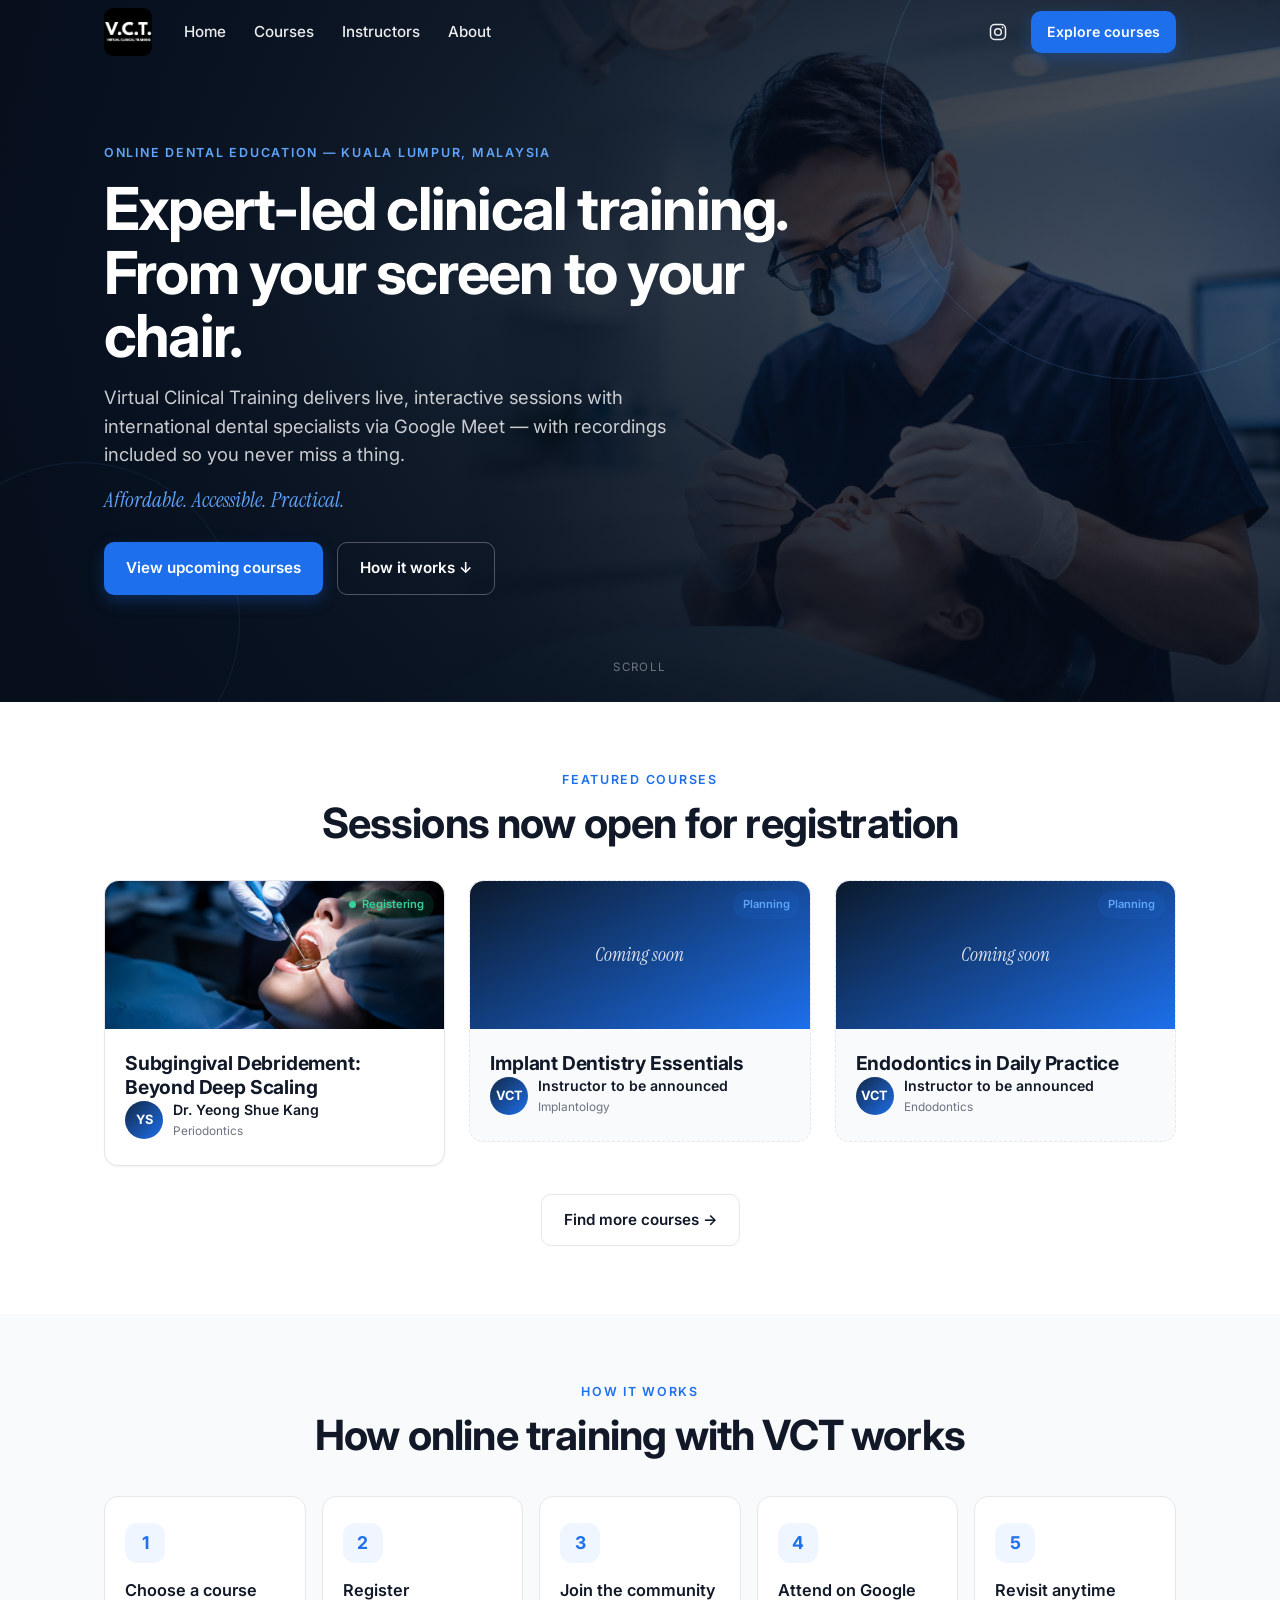
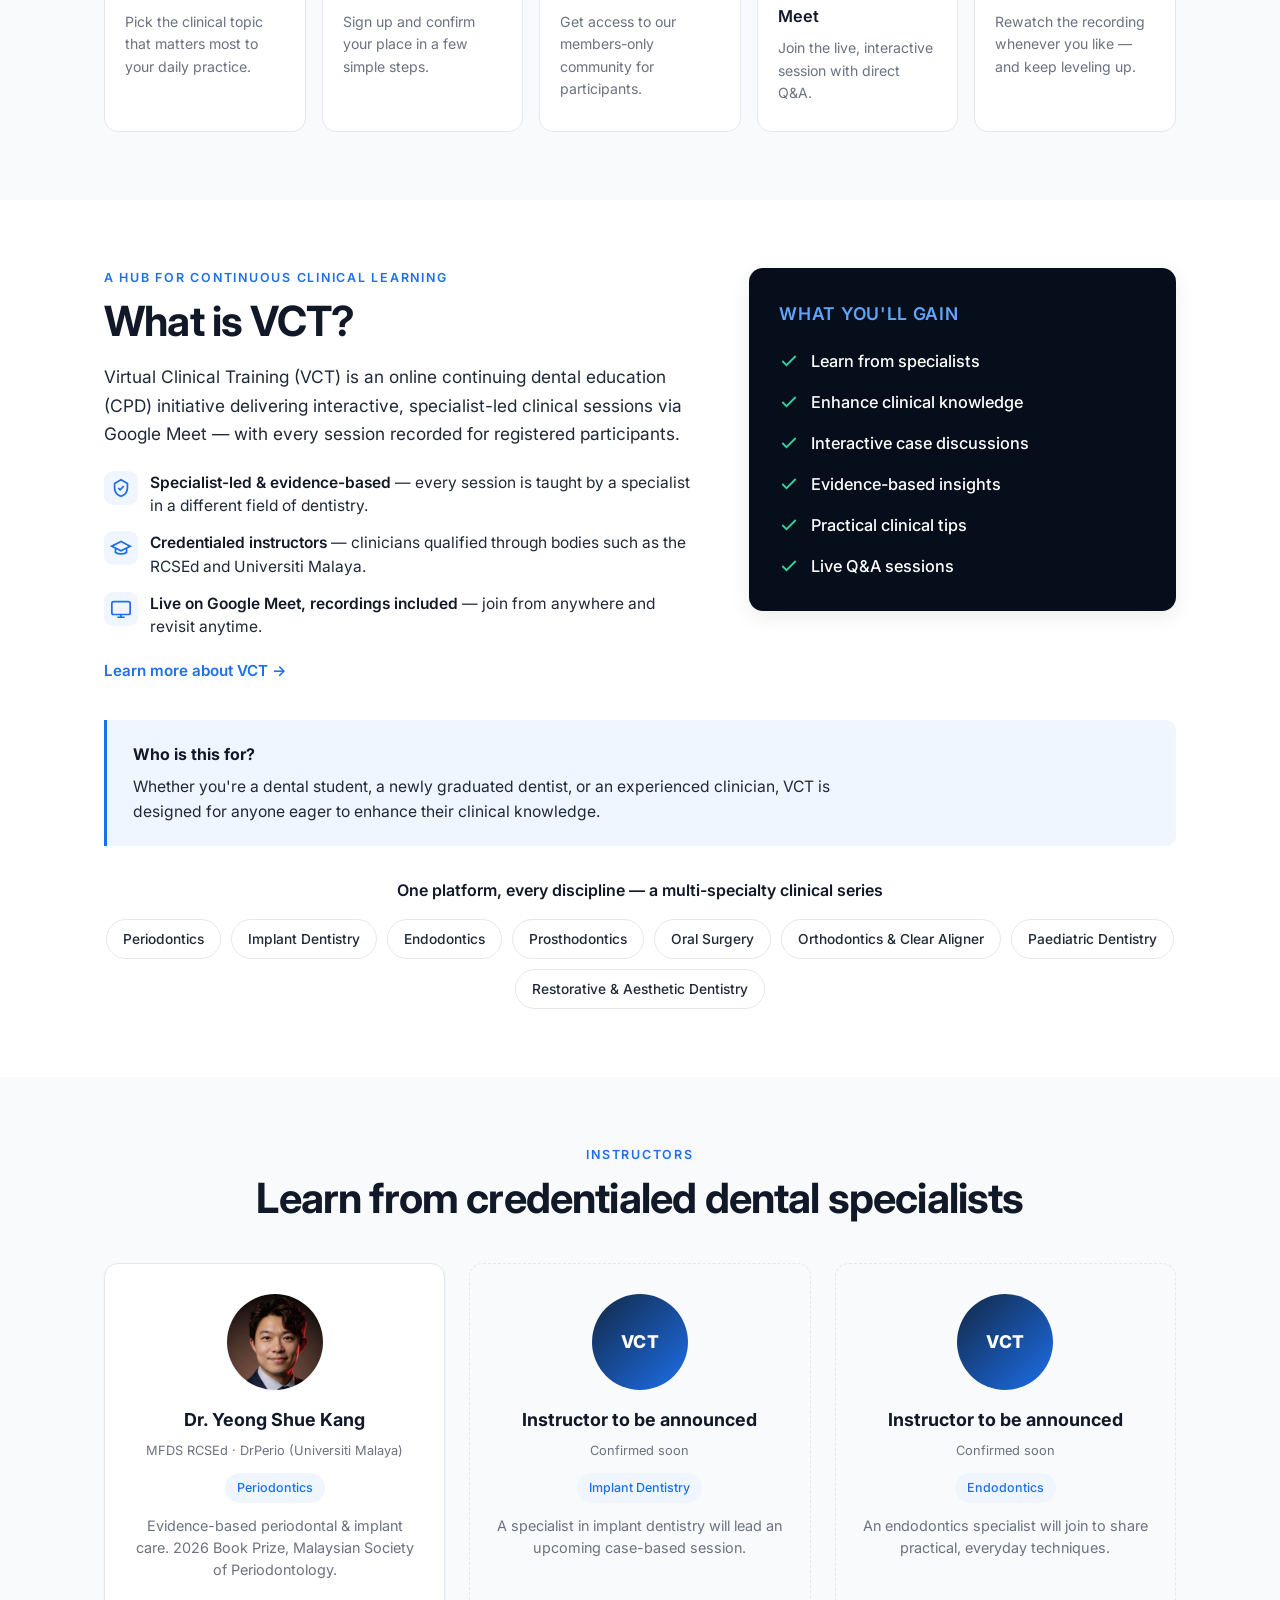
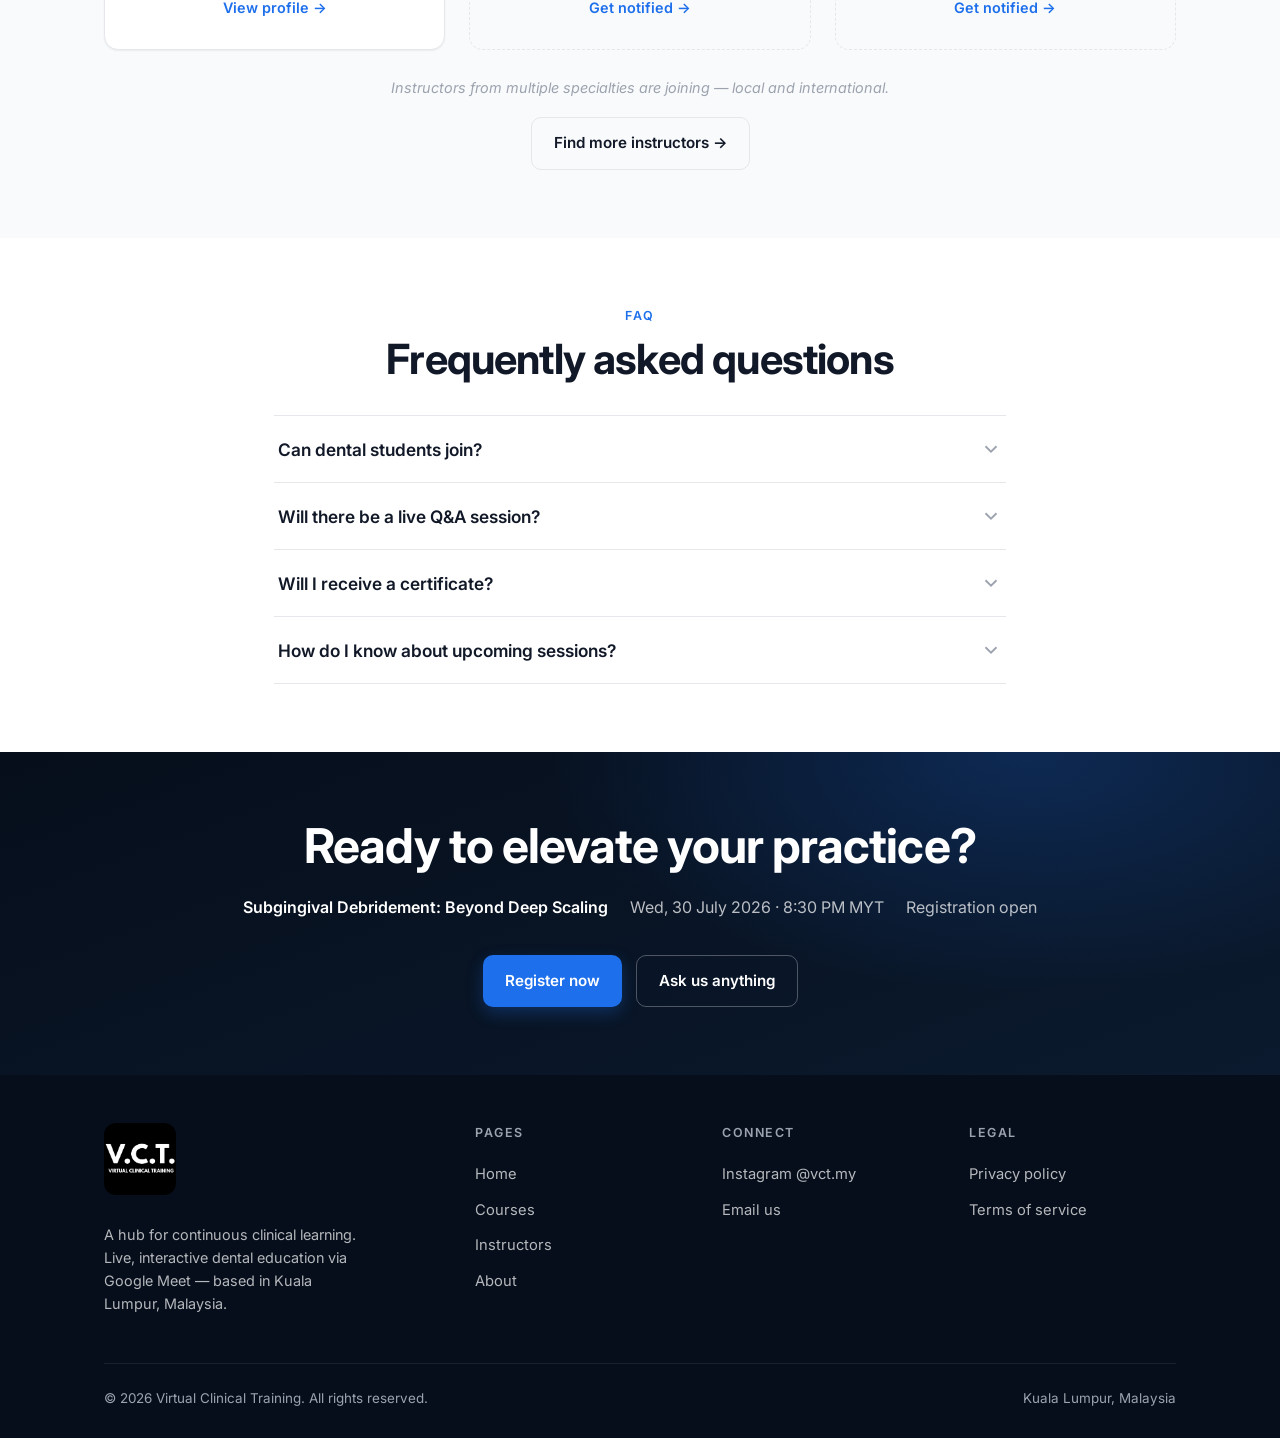
==== commit 1d12e633: "Redesign course cards: close-up zoom on hover + reveal panel + hover-preview video (homepage & cours" ====
--- a/index.html
+++ b/index.html
@@ -203,13 +203,16 @@
         <div class="course-cards">
           <!-- Course 1 — currently recruiting -->
           <a href="course-subgingival-debridement.html" class="course-card reveal">
-            <div class="course-bar">
-              <span class="date">30 Jul 2026 · Wed</span>
-              <span class="badge badge-green"><span class="dot"></span> Registering</span>
+            <div class="course-thumb">
+              <img src="images/03%20Courses/ID260725-thumbnail.png" alt="Subgingival Debridement course thumbnail">
+              <!-- Hover-preview video (plays on mouseover, desktop only). Drop the clip at the path below to activate. -->
+              <video class="thumb-video" muted loop playsinline preload="none" poster="images/03%20Courses/ID260725-thumbnail.png">
+                <source src="images/03%20Courses/ID260725-preview.mp4" type="video/mp4">
+              </video>
+              <span class="thumb-badge badge badge-green"><span class="dot"></span> Registering</span>
             </div>
             <div class="course-card-body">
               <h3>Subgingival Debridement: Beyond Deep Scaling</h3>
-              <p class="card-quote">"Why do some periodontal cases respond beautifully, while others keep struggling?"</p>
               <div class="card-instructor">
                 <div class="avatar">YS</div>
                 <div>
@@ -217,23 +220,29 @@
                   <div class="cred">Periodontics</div>
                 </div>
               </div>
-              <div class="card-meta">
-                <span><svg viewBox="0 0 24 24" fill="none" stroke="currentColor" stroke-width="2"><circle cx="12" cy="12" r="9"/><path d="M12 7v5l3 2"/></svg>8:30 PM – 10:30 PM (MYT)</span>
-                <span><svg viewBox="0 0 24 24" fill="none" stroke="currentColor" stroke-width="2"><rect x="2" y="4" width="20" height="14" rx="2"/><path d="M8 21h8"/></svg>Live on Google Meet · recording included</span>
+              <div class="fc-reveal">
+                <div class="card-meta">
+                  <span><svg viewBox="0 0 24 24" fill="none" stroke="currentColor" stroke-width="2"><circle cx="12" cy="12" r="9"/><path d="M12 7v5l3 2"/></svg>30 Jul 2026 · Wed · 8:30–10:30 PM (MYT)</span>
+                  <span><svg viewBox="0 0 24 24" fill="none" stroke="currentColor" stroke-width="2"><rect x="2" y="4" width="20" height="14" rx="2"/><path d="M8 21h8"/></svg>Live on Google Meet · recording included</span>
+                </div>
+                <p class="card-quote">"Why do some periodontal cases respond beautifully, while others keep struggling?"</p>
+                <div class="card-tags">
+                  <span class="tag">Periodontics</span>
+                  <span class="tag">Non-surgical</span>
+                </div>
+                <span class="card-cta">View details &amp; register →</span>
               </div>
-              <span class="card-cta">View details &amp; register →</span>
             </div>
           </a>
 
           <!-- Course 2 — coming soon (placeholder) -->
           <a href="courses.html" class="course-card is-soon reveal d1">
-            <div class="course-bar">
-              <span class="date">Coming soon</span>
-              <span class="badge badge-blue">Planning</span>
+            <div class="course-thumb placeholder">
+              <span class="thumb-label">Coming soon</span>
+              <span class="thumb-badge badge badge-blue">Planning</span>
             </div>
             <div class="course-card-body">
               <h3>Implant Dentistry Essentials</h3>
-              <p class="card-quote">"From case selection to placement — building predictable implant outcomes."</p>
               <div class="card-instructor">
                 <div class="avatar">VCT</div>
                 <div>
@@ -241,22 +250,28 @@
                   <div class="cred">Implantology</div>
                 </div>
               </div>
-              <div class="card-meta">
-                <span><svg viewBox="0 0 24 24" fill="none" stroke="currentColor" stroke-width="2"><rect x="2" y="4" width="20" height="14" rx="2"/><path d="M8 21h8"/></svg>Live on Google Meet · recording included</span>
+              <div class="fc-reveal">
+                <div class="card-meta">
+                  <span><svg viewBox="0 0 24 24" fill="none" stroke="currentColor" stroke-width="2"><circle cx="12" cy="12" r="9"/><path d="M12 7v5l3 2"/></svg>Date to be announced</span>
+                  <span><svg viewBox="0 0 24 24" fill="none" stroke="currentColor" stroke-width="2"><rect x="2" y="4" width="20" height="14" rx="2"/><path d="M8 21h8"/></svg>Live on Google Meet · recording included</span>
+                </div>
+                <p class="card-quote">"From case selection to placement — building predictable implant outcomes."</p>
+                <div class="card-tags">
+                  <span class="tag">Implant Dentistry</span>
+                </div>
+                <span class="card-cta">Get notified →</span>
               </div>
-              <span class="card-cta">Get notified →</span>
             </div>
           </a>
 
           <!-- Course 3 — coming soon (placeholder) -->
           <a href="courses.html" class="course-card is-soon reveal d2">
-            <div class="course-bar">
-              <span class="date">Coming soon</span>
-              <span class="badge badge-blue">Planning</span>
+            <div class="course-thumb placeholder">
+              <span class="thumb-label">Coming soon</span>
+              <span class="thumb-badge badge badge-blue">Planning</span>
             </div>
             <div class="course-card-body">
               <h3>Endodontics in Daily Practice</h3>
-              <p class="card-quote">"Confident, efficient root canal therapy — the techniques that make the difference."</p>
               <div class="card-instructor">
                 <div class="avatar">VCT</div>
                 <div>
@@ -264,10 +279,17 @@
                   <div class="cred">Endodontics</div>
                 </div>
               </div>
-              <div class="card-meta">
-                <span><svg viewBox="0 0 24 24" fill="none" stroke="currentColor" stroke-width="2"><rect x="2" y="4" width="20" height="14" rx="2"/><path d="M8 21h8"/></svg>Live on Google Meet · recording included</span>
+              <div class="fc-reveal">
+                <div class="card-meta">
+                  <span><svg viewBox="0 0 24 24" fill="none" stroke="currentColor" stroke-width="2"><circle cx="12" cy="12" r="9"/><path d="M12 7v5l3 2"/></svg>Date to be announced</span>
+                  <span><svg viewBox="0 0 24 24" fill="none" stroke="currentColor" stroke-width="2"><rect x="2" y="4" width="20" height="14" rx="2"/><path d="M8 21h8"/></svg>Live on Google Meet · recording included</span>
+                </div>
+                <p class="card-quote">"Confident, efficient root canal therapy — the techniques that make the difference."</p>
+                <div class="card-tags">
+                  <span class="tag">Endodontics</span>
+                </div>
+                <span class="card-cta">Get notified →</span>
               </div>
-              <span class="card-cta">Get notified →</span>
             </div>
           </a>
         </div>
@@ -574,6 +596,16 @@
       });
     });
 
+    // Course card hover-preview video (desktop / mouse only)
+    if (window.matchMedia('(hover: hover) and (pointer: fine)').matches) {
+      document.querySelectorAll('.course-thumb .thumb-video').forEach(video => {
+        const card = video.closest('.course-card');
+        if (!card) return;
+        card.addEventListener('mouseenter', () => { video.play().catch(() => {}); });
+        card.addEventListener('mouseleave', () => { video.pause(); video.currentTime = 0; });
+      });
+    }
+
     // Hero background slideshow (crossfade)
     const slides = document.querySelectorAll('.hero-slide');
     if (slides.length > 1) {
--- a/style.css
+++ b/style.css
@@ -339,6 +339,79 @@
 .course-card .card-cta { margin-top: auto; font-weight: 600; color: var(--blue-600); font-size: .9rem; }
 .course-card.is-soon { border-style: dashed; background: var(--gray-50); box-shadow: none; }
 .course-card.is-soon:hover { transform: translateY(-3px); box-shadow: var(--shadow-md); }
+
+/* ---- Course cards: close-up zoom + hover reveal (homepage + courses list) ---- */
+/* Compact by default (thumbnail + title + instructor). On hover the whole card
+   zooms out from its centre in every direction and a details panel floats in —
+   without pushing the neighbouring cards, because the panel is taken out of flow. */
+.course-cards { align-items: start; }
+.course-cards .course-card .card-instructor { margin-bottom: 0; }
+.course-cards .course-card .fc-reveal { display: flex; flex-direction: column; }
+.course-cards .course-card .card-tags { margin: 0 0 12px; }
+.course-cards .course-card .card-cta { margin-top: 4px; }
+
+@media (hover: hover) and (pointer: fine) {
+  /* allow the floating panel and zoom to spill outside the compact footprint */
+  .course-cards .course-card {
+    position: relative; overflow: visible;
+    transition: transform .16s var(--ease), box-shadow .16s var(--ease),
+                border-color .16s var(--ease), border-radius .16s var(--ease);
+  }
+  .course-cards .course-card .course-thumb { border-radius: var(--radius) var(--radius) 0 0; }
+
+  /* hover-preview video: hidden behind the poster, fades in on hover (desktop only) */
+  .course-cards .course-thumb .thumb-video {
+    display: block;
+    position: absolute; inset: 0;
+    width: 100%; height: 100%;
+    object-fit: cover;
+    opacity: 0;
+    transition: opacity .25s var(--ease);
+    pointer-events: none;
+  }
+  .course-cards .course-card:hover .thumb-video,
+  .course-cards .course-card:focus-within .thumb-video { opacity: 1; }
+
+  /* details live in a panel attached under the card, out of normal flow (no reflow).
+     Same card background + no top border so it reads as one continuous card. */
+  .course-cards .course-card .fc-reveal {
+    position: absolute;
+    left: -1px; right: -1px;
+    top: 100%;
+    background: #fff;
+    border: 1px solid var(--gray-200);
+    border-top: none;
+    border-radius: 0 0 var(--radius) var(--radius);
+    padding: 0 20px;
+    max-height: 0;
+    opacity: 0;
+    overflow: hidden;
+    box-shadow: 0 18px 30px -12px rgba(6,14,27,.22);
+    pointer-events: none;
+    transition: max-height .2s var(--ease), opacity .15s var(--ease), padding .2s var(--ease);
+  }
+  .course-cards .course-card.is-soon .fc-reveal { background: var(--gray-50); border-style: dashed; border-top: none; }
+  .course-cards .course-card.is-closed .fc-reveal { background: var(--gray-50); }
+
+  /* the close-up: scale from the centre so it grows up, down, left and right.
+     Bottom border + corners drop away so the card merges seamlessly into the panel. */
+  .course-cards .course-card:hover,
+  .course-cards .course-card:focus-within {
+    transform: scale(1.06);
+    z-index: 30;
+    box-shadow: var(--shadow-lg);
+    border-bottom-color: transparent;
+    border-bottom-left-radius: 0;
+    border-bottom-right-radius: 0;
+  }
+  .course-cards .course-card:hover .fc-reveal,
+  .course-cards .course-card:focus-within .fc-reveal {
+    max-height: 360px;
+    opacity: 1;
+    padding: 8px 20px 20px;
+    pointer-events: auto;
+  }
+}
 .find-more { text-align: center; margin-top: 28px; }
 .spotlight .find-more { margin-top: 18px; }
 
@@ -701,6 +774,8 @@
 .course-thumb img { width: 100%; height: 100%; object-fit: cover; display: block; }
 .course-thumb.placeholder { display: grid; place-items: center; background: linear-gradient(150deg, var(--navy-900), var(--blue-600)); }
 .course-thumb .thumb-label { font-family: var(--font-serif); font-style: italic; font-size: 1.2rem; color: rgba(255,255,255,.85); }
+/* hover-preview video is desktop-only; hidden by default (incl. touch devices) */
+.course-thumb .thumb-video { display: none; }
 /* date + status overlaid on the thumbnail (keeps cards short) */
 .course-thumb .thumb-badge { position: absolute; top: 10px; right: 10px; }
 .course-thumb .thumb-date {
@@ -710,19 +785,6 @@
   font-size: .74rem; font-weight: 600;
   backdrop-filter: blur(4px); -webkit-backdrop-filter: blur(4px);
 }
-
-/* Compact course cards (courses list only — keeps homepage cards untouched) */
-.course-section .course-bar { padding: 10px 16px; }
-.course-section .course-card-body { padding: 16px 18px 18px; }
-.course-section .course-card-body h3 { font-size: 1.08rem; line-height: 1.25; }
-.course-section .card-quote {
-  font-size: .92rem; margin: 8px 0 12px; line-height: 1.4;
-  display: -webkit-box; -webkit-line-clamp: 2; -webkit-box-orient: vertical; overflow: hidden;
-}
-.course-section .card-instructor { margin-bottom: 12px; }
-.course-section .card-instructor .avatar { width: 34px; height: 34px; font-size: .74rem; }
-.course-section .card-tags { margin-bottom: 12px; }
-.course-section .card-meta { margin-bottom: 14px; gap: 4px; font-size: .82rem; }
 
 /* in-card specialty tags */
 .card-tags { display: flex; flex-wrap: wrap; gap: 6px; margin: 0 0 14px; }
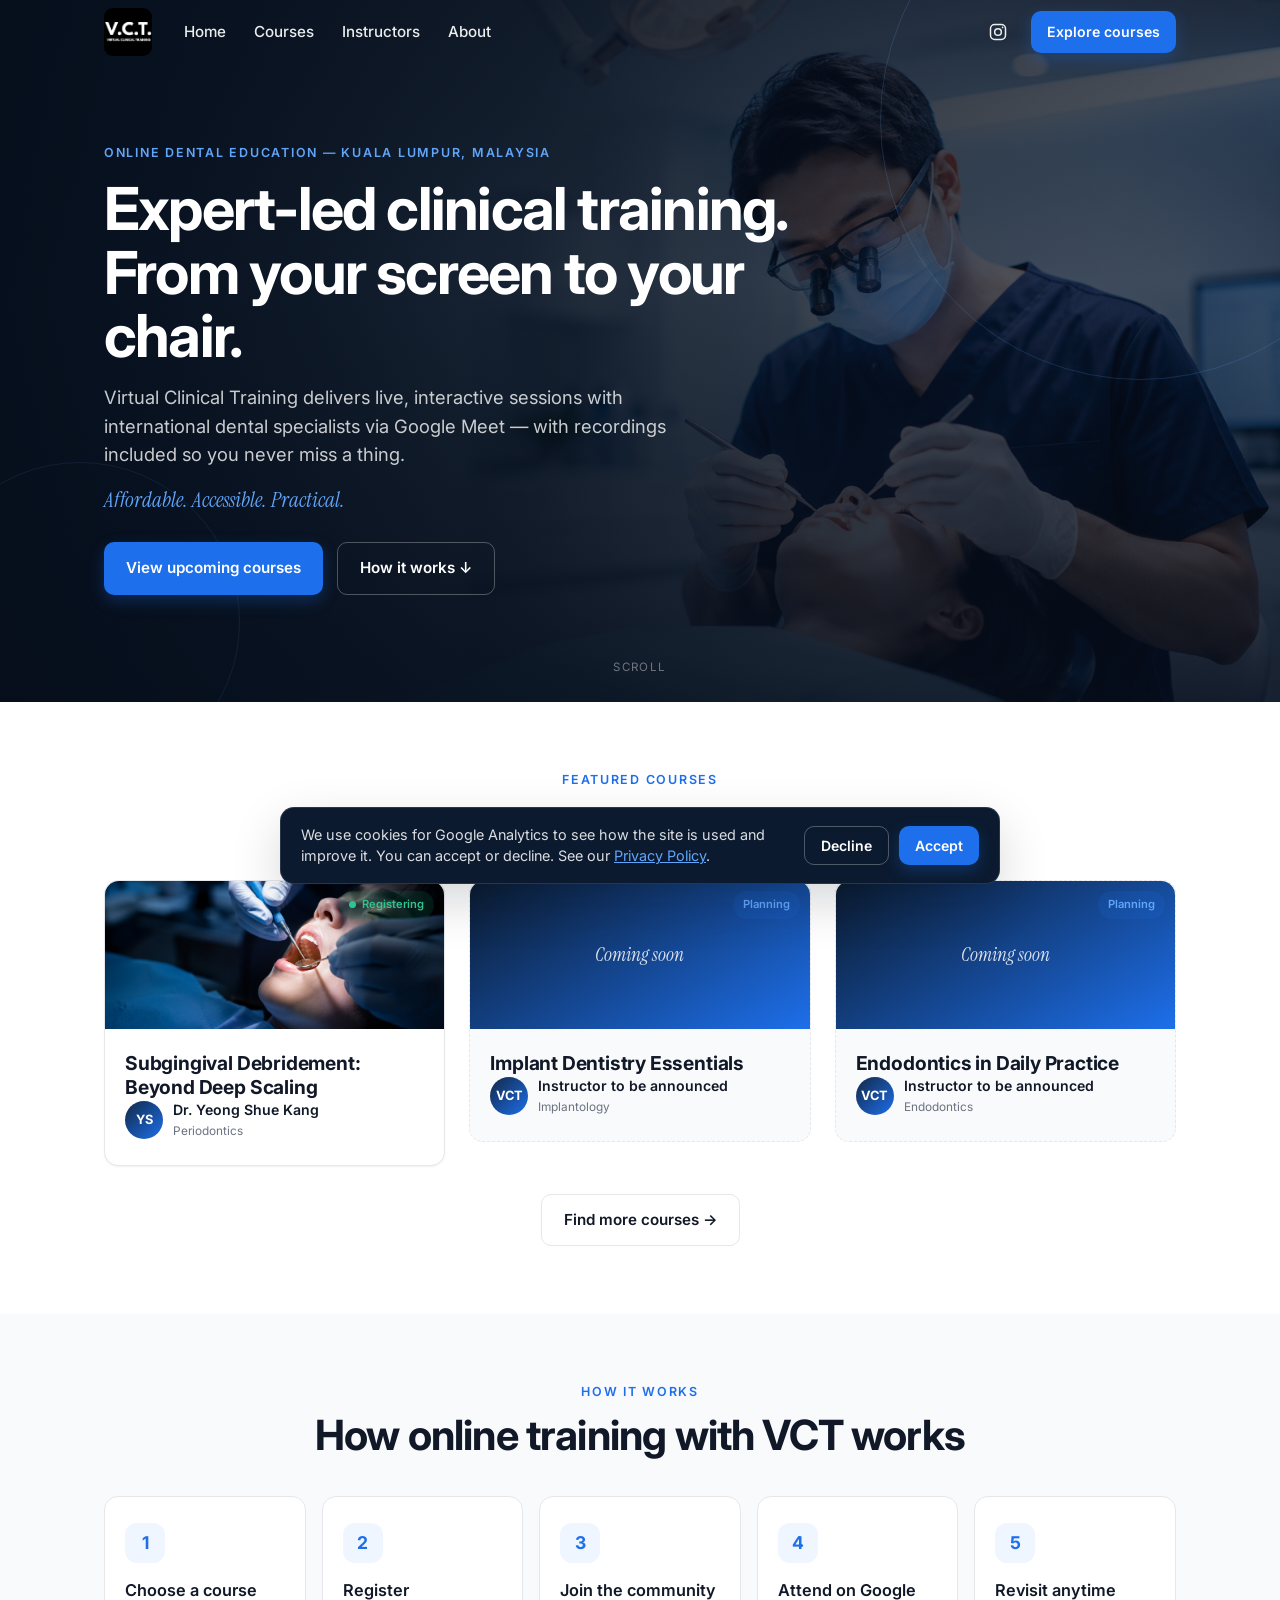
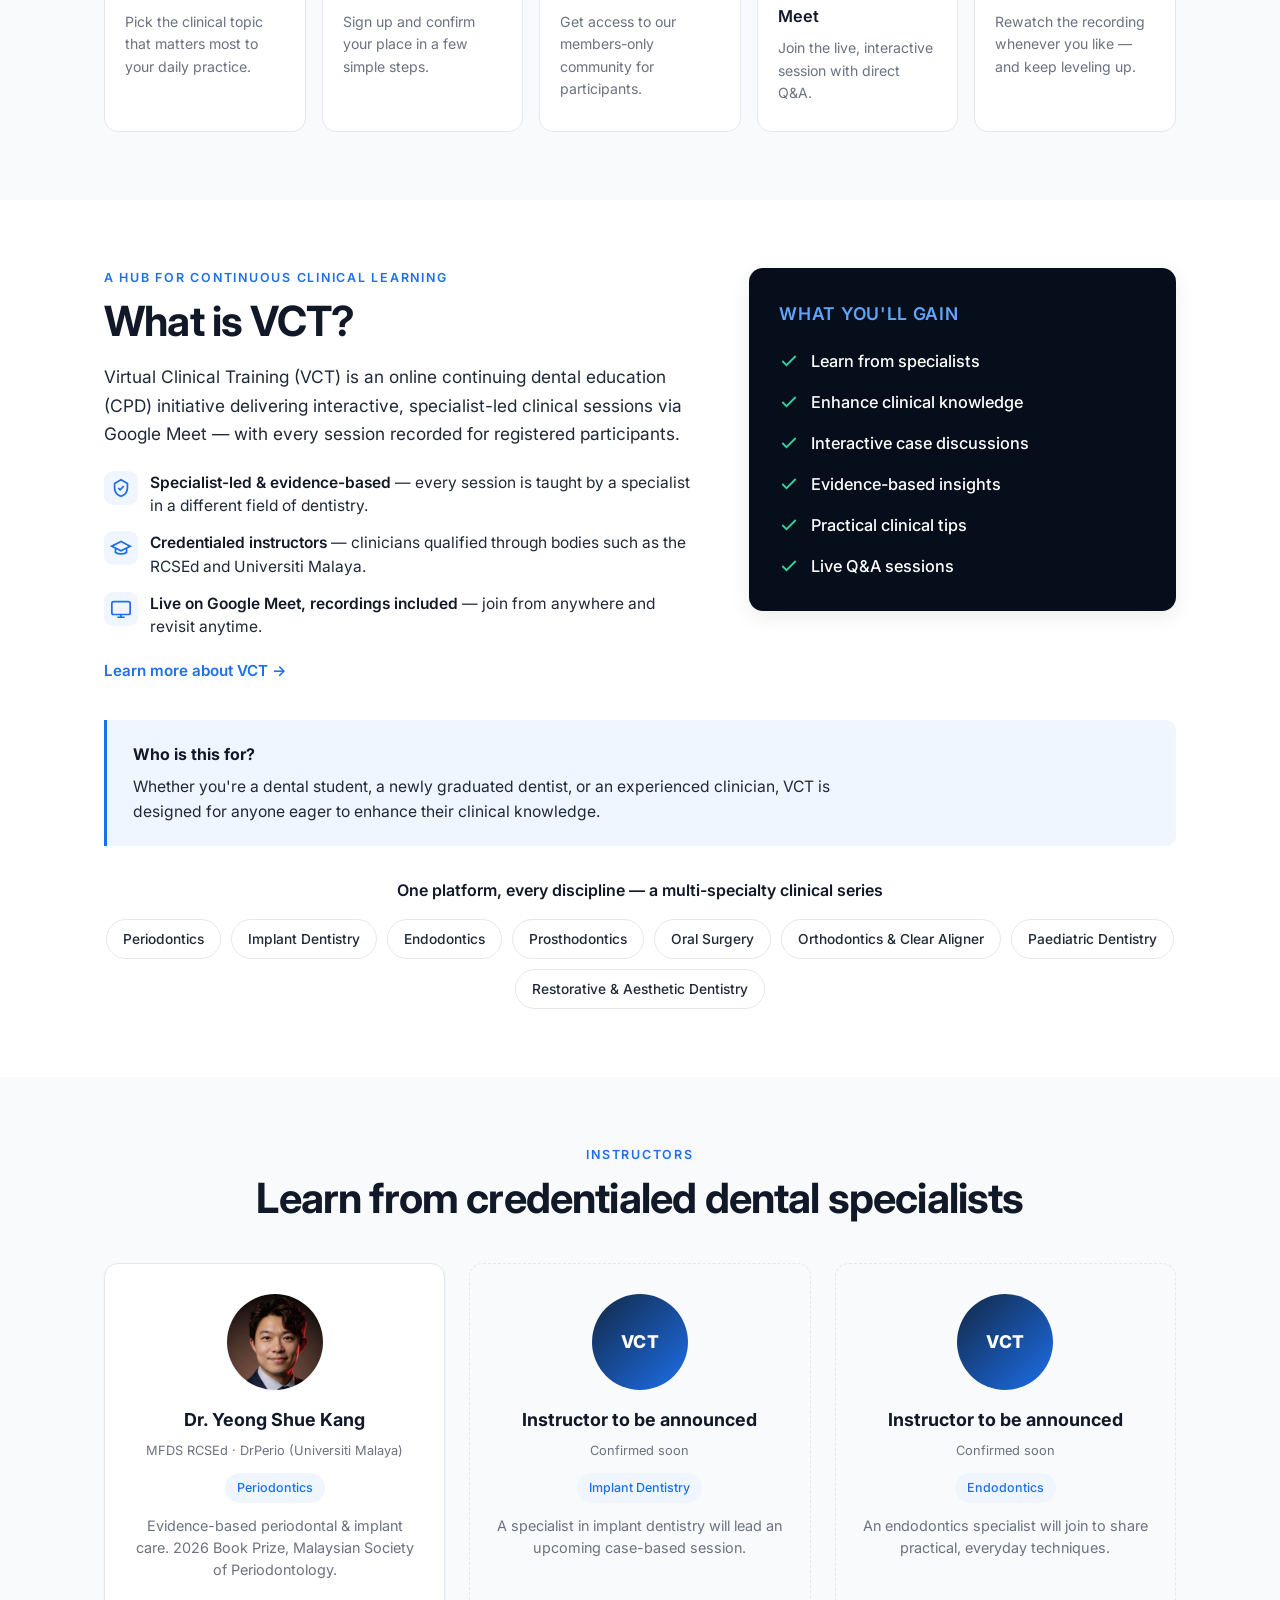
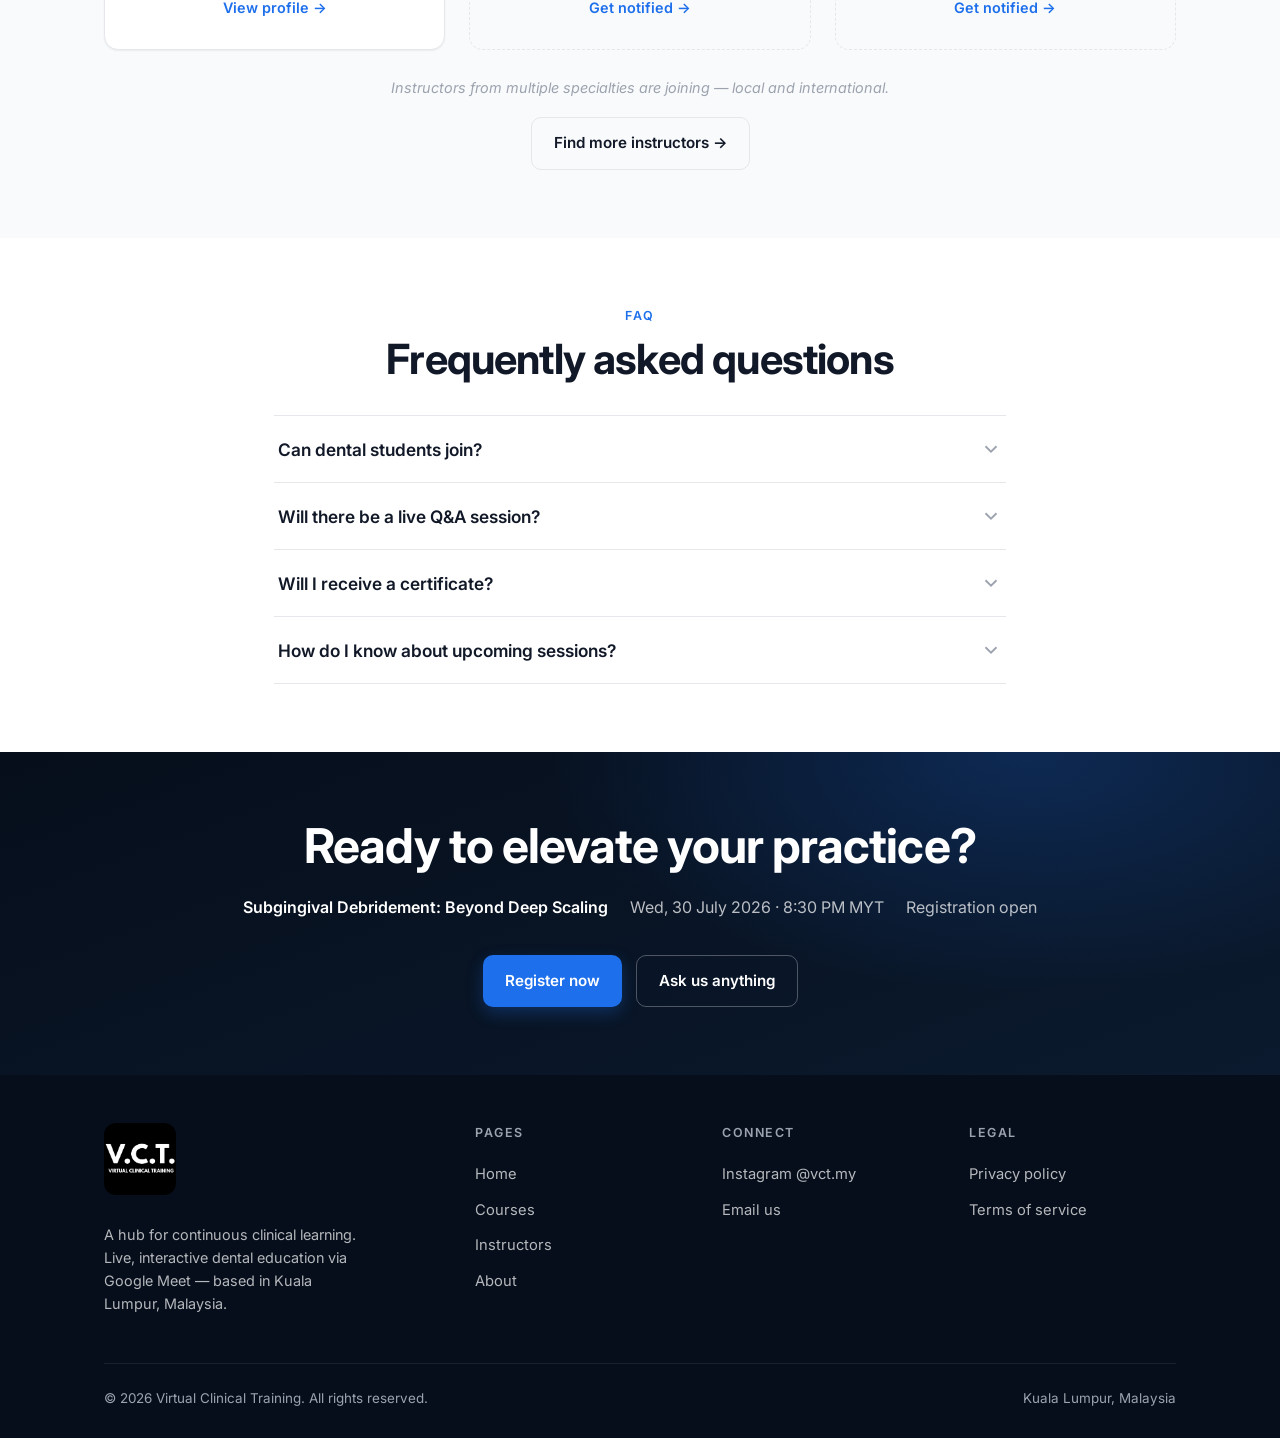
==== commit f33fc185: "Update legal pages (payment/receipt/retention/recording), add opt-in cookie consent + GA4, and noind" ====
--- a/index.html
+++ b/index.html
@@ -3,6 +3,7 @@
 <head>
   <meta charset="UTF-8">
   <meta name="viewport" content="width=device-width, initial-scale=1.0">
+  <meta name="robots" content="noindex, nofollow"><!-- Prototype: keep out of search until the real WordPress site launches -->
   <title>Virtual Clinical Training — Expert-led online dental education | Kuala Lumpur</title>
   <meta name="description" content="Virtual Clinical Training delivers live, interactive dental training with international specialists via Google Meet. Affordable, accessible and practical — recordings included.">
   <link rel="canonical" href="https://virtualclinicaltraining.example/">
@@ -617,5 +618,8 @@
       }, 5000);
     }
   </script>
+
+  <!-- Cookie consent + Google Analytics (opt-in) -->
+  <script src="cookie-consent.js" defer></script>
 </body>
 </html>
--- a/style.css
+++ b/style.css
@@ -1122,3 +1122,22 @@
   * { animation: none !important; transition: none !important; scroll-behavior: auto !important; }
   .hero .anim, .reveal { opacity: 1 !important; transform: none !important; }
 }
+
+/* ---------- Cookie consent banner ---------- */
+.cookie-banner {
+  position: fixed; left: 16px; right: 16px; bottom: 16px; z-index: 300;
+  max-width: 720px; margin: 0 auto;
+  background: var(--navy-900); color: #fff;
+  border: 1px solid rgba(255,255,255,.12); border-radius: 14px;
+  box-shadow: var(--shadow-lg);
+  padding: 16px 20px;
+}
+.cookie-inner { display: flex; align-items: center; gap: 18px; flex-wrap: wrap; }
+.cookie-text { margin: 0; flex: 1; min-width: 230px; font-size: .9rem; line-height: 1.5; color: rgba(255,255,255,.85); }
+.cookie-text a { color: var(--blue-400); text-decoration: underline; }
+.cookie-actions { display: flex; gap: 10px; flex: none; }
+@media (max-width: 560px) {
+  .cookie-banner { left: 10px; right: 10px; bottom: 10px; padding: 14px 16px; }
+  .cookie-actions { width: 100%; }
+  .cookie-actions .btn { flex: 1; }
+}
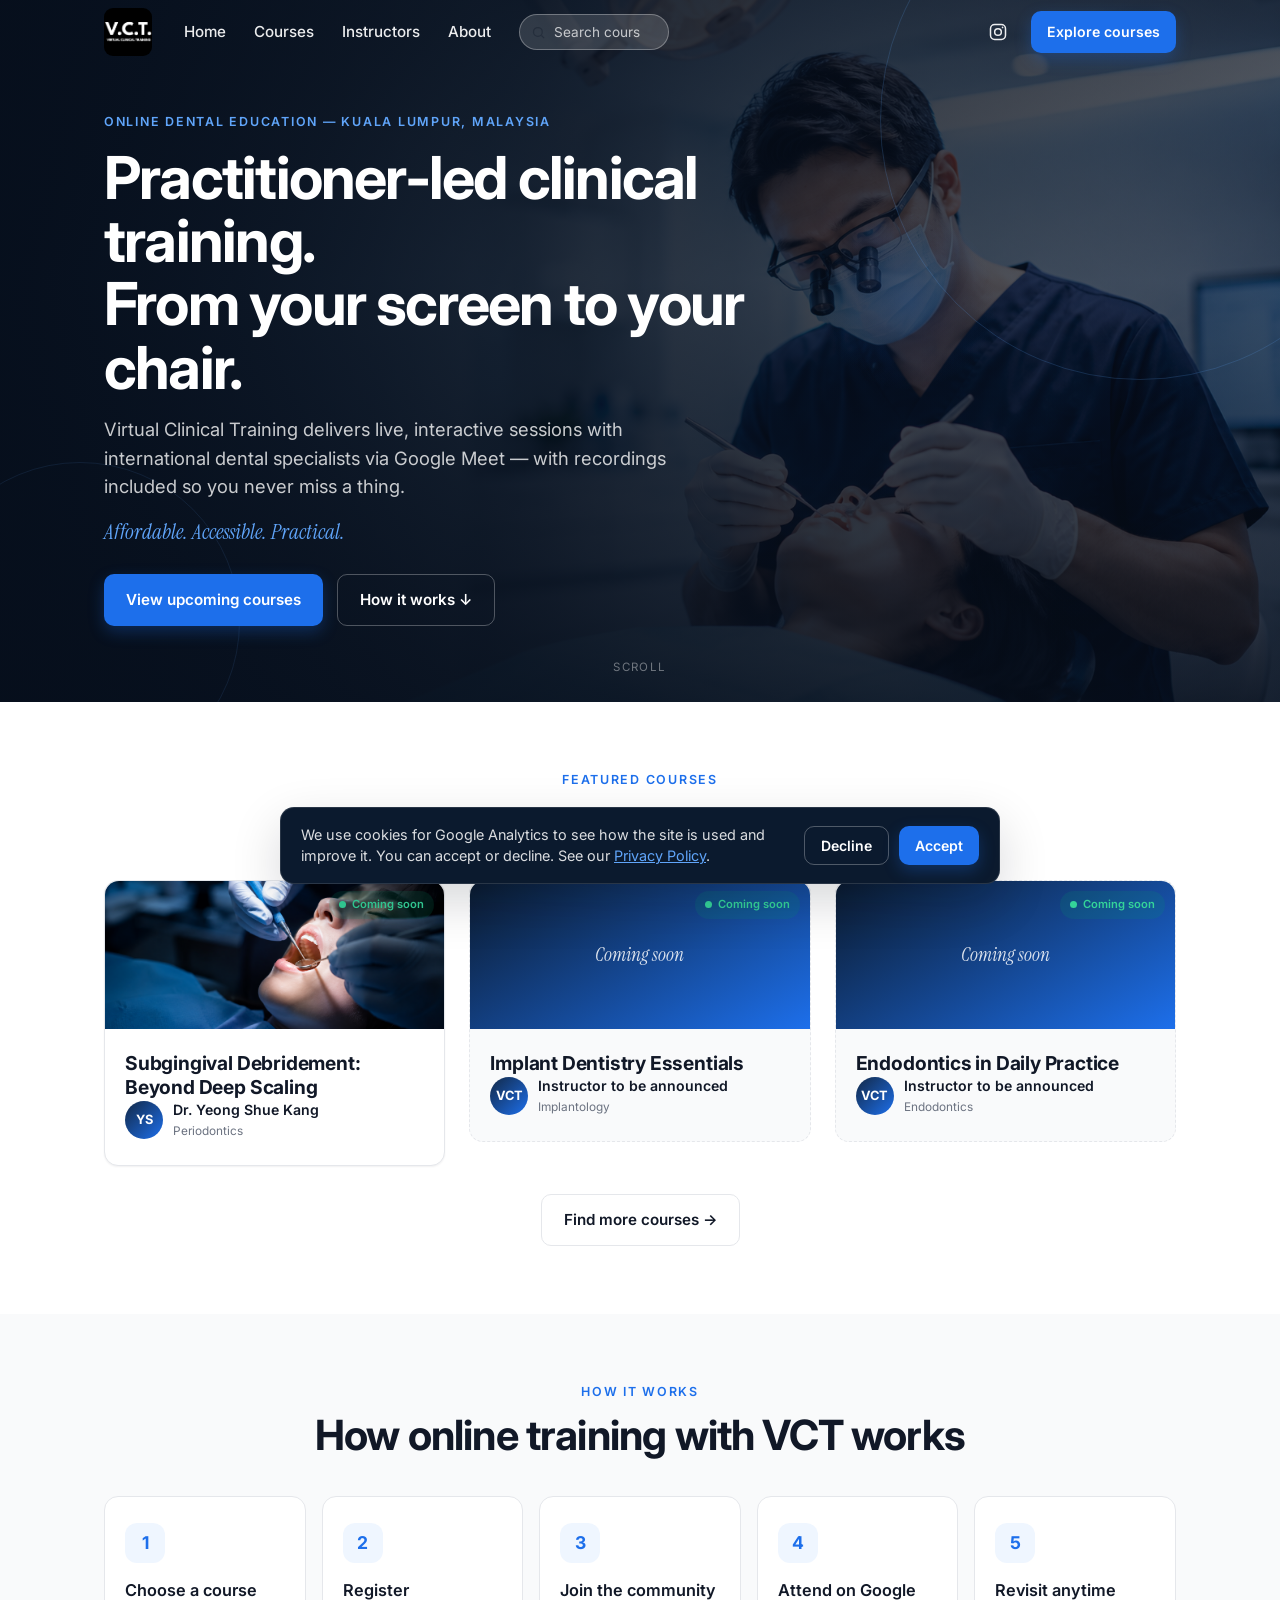
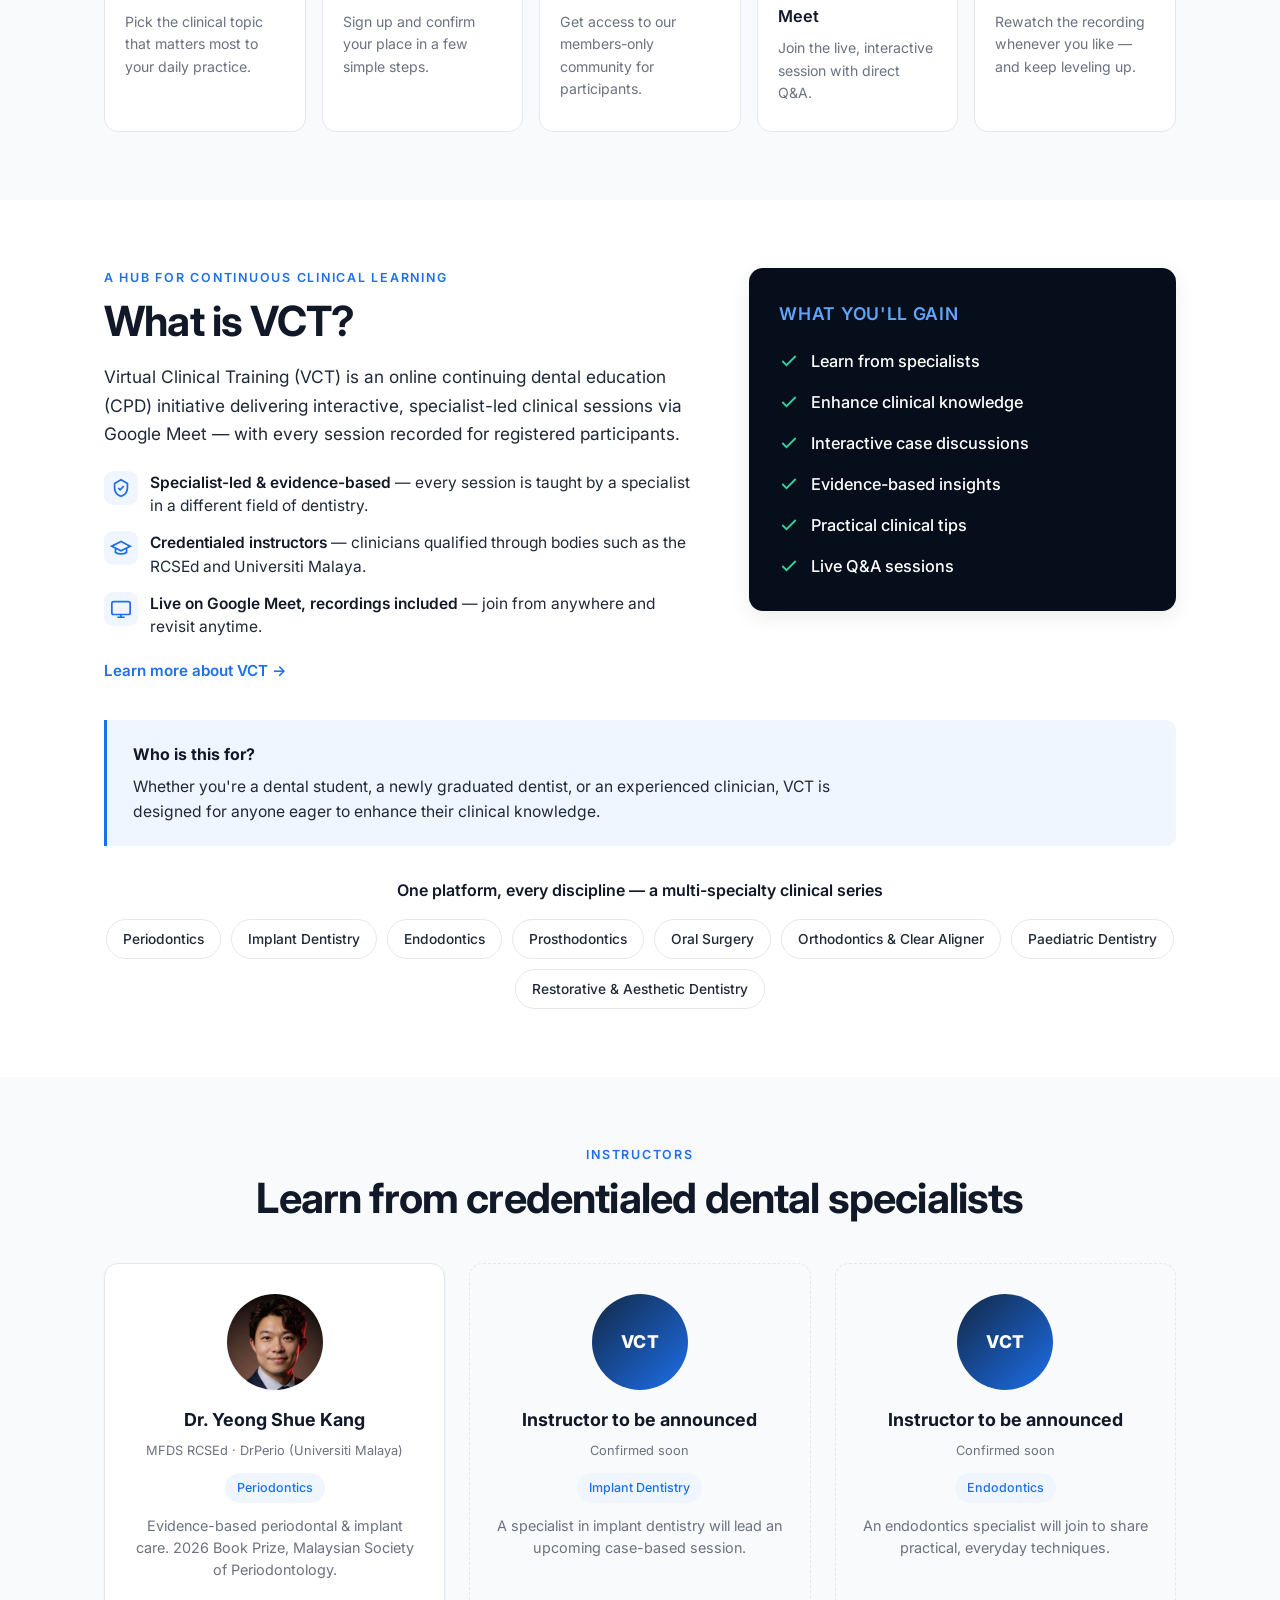
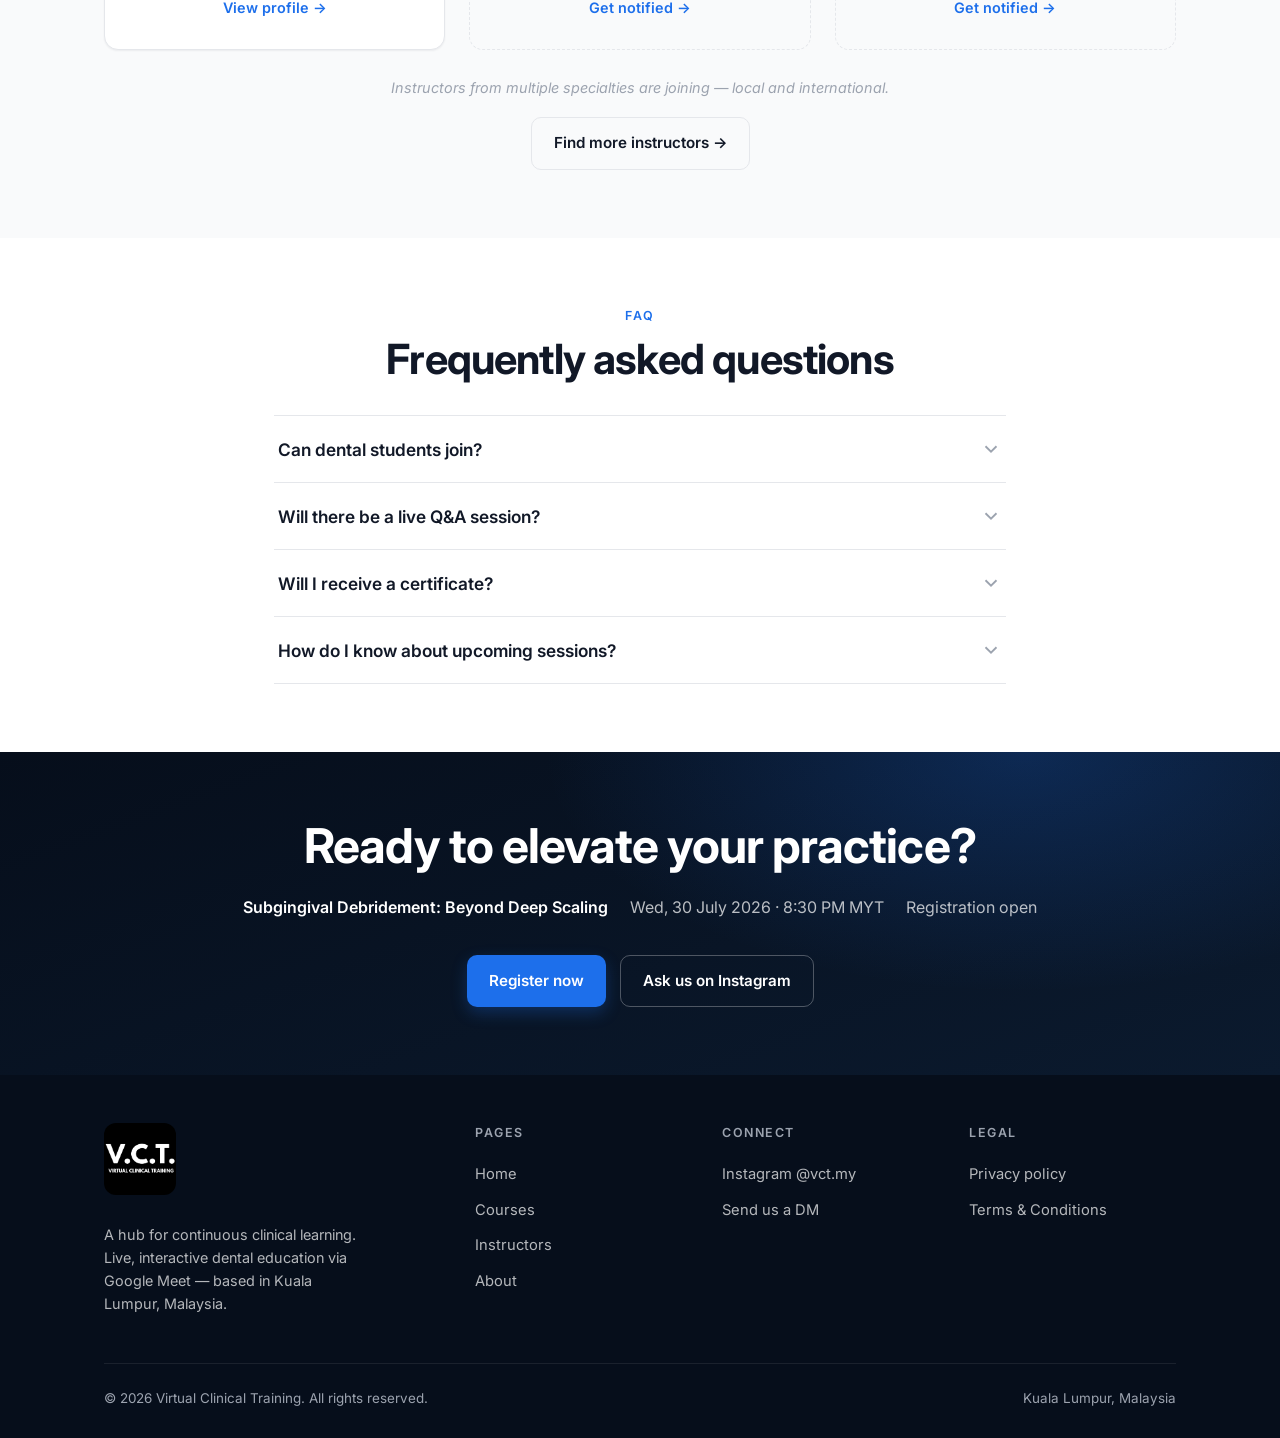
==== commit 6b0e63b2: "Apply team feedback: Practitioner wording, IG-DM-only contact, course search, course reclassificatio" ====
--- a/index.html
+++ b/index.html
@@ -4,14 +4,14 @@
   <meta charset="UTF-8">
   <meta name="viewport" content="width=device-width, initial-scale=1.0">
   <meta name="robots" content="noindex, nofollow"><!-- Prototype: keep out of search until the real WordPress site launches -->
-  <title>Virtual Clinical Training — Expert-led online dental education | Kuala Lumpur</title>
+  <title>Virtual Clinical Training — Practitioner-led online dental education | Kuala Lumpur</title>
   <meta name="description" content="Virtual Clinical Training delivers live, interactive dental training with international specialists via Google Meet. Affordable, accessible and practical — recordings included.">
   <link rel="canonical" href="https://virtualclinicaltraining.example/">
   <link rel="icon" href="images/brand-logo.png" type="image/png">
 
   <!-- Open Graph -->
   <meta property="og:type" content="website">
-  <meta property="og:title" content="Virtual Clinical Training — Expert-led online dental education">
+  <meta property="og:title" content="Virtual Clinical Training — Practitioner-led online dental education">
   <meta property="og:description" content="Live, interactive clinical training with international dental specialists via Google Meet. Recordings included.">
   <meta property="og:image" content="https://virtualclinicaltraining.example/og-image.jpg">
   <meta property="og:url" content="https://virtualclinicaltraining.example/">
@@ -128,6 +128,10 @@
         <a href="courses.html">Courses</a>
         <a href="instructors.html">Instructors</a>
         <a href="about.html">About</a>
+        <form class="nav-search" role="search" action="courses.html" method="get">
+          <svg class="search-ic" viewBox="0 0 24 24" fill="none" stroke="currentColor" stroke-width="2" aria-hidden="true"><circle cx="11" cy="11" r="7"/><path d="M21 21l-4.3-4.3"/></svg>
+          <input type="search" name="q" placeholder="Search courses" aria-label="Search courses">
+        </form>
       </nav>
 
       <div class="header-actions">
@@ -157,6 +161,9 @@
       <li><a href="instructors.html">Instructors</a></li>
       <li><a href="about.html">About</a></li>
     </ul>
+    <form class="mobile-search" role="search" action="courses.html" method="get">
+      <input type="search" name="q" placeholder="Search courses" aria-label="Search courses">
+    </form>
     <a href="courses.html" class="btn btn-primary">Explore courses</a>
     <div class="mobile-nav-social">
       <a href="https://www.instagram.com/vct.my/" target="_blank" rel="noopener" class="icon-btn" aria-label="Instagram">
@@ -170,8 +177,8 @@
     <section class="hero" id="hero">
       <!-- Background image slideshow (crossfade). Add more slides as new images are created (hero-3, hero-4, hero-5). -->
       <div class="hero-slideshow" aria-hidden="true">
-        <div class="hero-slide active" style="background-image:url('images/01%20Top-page/hero-1.png')"></div>
-        <div class="hero-slide" style="background-image:url('images/01%20Top-page/hero-2.png')"></div>
+        <div class="hero-slide active" style="background-image:url('images/01%20Top-page/Home-hero-1.png')"></div>
+        <div class="hero-slide" style="background-image:url('images/01%20Top-page/Home-hero-2.png')"></div>
       </div>
       <div class="hero-overlay"></div>
       <div class="hero-shape s1"></div>
@@ -181,7 +188,7 @@
       <div class="container">
         <div class="hero-inner">
           <p class="eyebrow anim d1">Online dental education — Kuala Lumpur, Malaysia</p>
-          <h1 class="anim d2">Expert-led clinical training.<br>From your screen to your chair.</h1>
+          <h1 class="anim d2">Practitioner-led clinical training.<br>From your screen to your chair.</h1>
           <p class="hero-sub anim d3">Virtual Clinical Training delivers live, interactive sessions with international dental specialists via Google Meet — with recordings included so you never miss a thing.</p>
           <p class="hero-tagline anim d3">Affordable. Accessible. Practical.</p>
           <div class="hero-cta anim d4">
@@ -205,12 +212,12 @@
           <!-- Course 1 — currently recruiting -->
           <a href="course-subgingival-debridement.html" class="course-card reveal">
             <div class="course-thumb">
-              <img src="images/03%20Courses/ID260725-thumbnail.png" alt="Subgingival Debridement course thumbnail">
+              <img src="images/02%20Courses/ID260725-thumbnail.png" alt="Subgingival Debridement course thumbnail">
               <!-- Hover-preview video (plays on mouseover, desktop only). Drop the clip at the path below to activate. -->
-              <video class="thumb-video" muted loop playsinline preload="none" poster="images/03%20Courses/ID260725-thumbnail.png">
-                <source src="images/03%20Courses/ID260725-preview.mp4" type="video/mp4">
+              <video class="thumb-video" muted loop playsinline preload="none" poster="images/02%20Courses/ID260725-thumbnail.png">
+                <source src="images/02%20Courses/ID260725-preview.mp4" type="video/mp4">
               </video>
-              <span class="thumb-badge badge badge-green"><span class="dot"></span> Registering</span>
+              <span class="thumb-badge badge badge-green"><span class="dot"></span> Coming soon</span>
             </div>
             <div class="course-card-body">
               <h3>Subgingival Debridement: Beyond Deep Scaling</h3>
@@ -240,7 +247,7 @@
           <a href="courses.html" class="course-card is-soon reveal d1">
             <div class="course-thumb placeholder">
               <span class="thumb-label">Coming soon</span>
-              <span class="thumb-badge badge badge-blue">Planning</span>
+              <span class="thumb-badge badge badge-green"><span class="dot"></span> Coming soon</span>
             </div>
             <div class="course-card-body">
               <h3>Implant Dentistry Essentials</h3>
@@ -269,7 +276,7 @@
           <a href="courses.html" class="course-card is-soon reveal d2">
             <div class="course-thumb placeholder">
               <span class="thumb-label">Coming soon</span>
-              <span class="thumb-badge badge badge-blue">Planning</span>
+              <span class="thumb-badge badge badge-green"><span class="dot"></span> Coming soon</span>
             </div>
             <div class="course-card-body">
               <h3>Endodontics in Daily Practice</h3>
@@ -408,7 +415,7 @@
         <div class="inst-cards">
           <!-- Instructor 1 — Dr. Yeong (confirmed) -->
           <a href="instructors.html" class="inst-card reveal">
-            <img src="images/05%20Instructor/Dr.%20Yeong%20Shue%20Kang.png" alt="Dr. Yeong Shue Kang, periodontist and Virtual Clinical Training instructor" class="inst-photo" width="96" height="96" loading="lazy">
+            <img src="images/03%20Instructor/Dr.%20Yeong%20Shue%20Kang.png" alt="Dr. Yeong Shue Kang, periodontist and Virtual Clinical Training instructor" class="inst-photo" width="96" height="96" loading="lazy">
             <h3>Dr. Yeong Shue Kang</h3>
             <p class="cred">MFDS RCSEd · DrPerio (Universiti Malaya)</p>
             <div class="tags">
@@ -501,7 +508,7 @@
         </div>
         <div class="cta-actions">
           <a href="course-subgingival-debridement.html" class="btn btn-primary">Register now</a>
-          <a href="mailto:virtualclinicaltraining@gmail.com" class="btn btn-ghost">Ask us anything</a>
+          <a href="https://ig.me/m/vct.my" target="_blank" rel="noopener" class="btn btn-ghost">Ask us on Instagram</a>
         </div>
       </div>
     </section>
@@ -530,14 +537,14 @@
           <h4>Connect</h4>
           <ul>
             <li><a href="https://www.instagram.com/vct.my/" target="_blank" rel="noopener">Instagram @vct.my</a></li>
-            <li><a href="mailto:virtualclinicaltraining@gmail.com">Email us</a></li>
+            <li><a href="https://ig.me/m/vct.my" target="_blank" rel="noopener">Send us a DM</a></li>
           </ul>
         </div>
         <div>
           <h4>Legal</h4>
           <ul>
             <li><a href="privacy.html">Privacy policy</a></li>
-            <li><a href="terms.html">Terms of service</a></li>
+            <li><a href="terms.html">Terms &amp; Conditions</a></li>
           </ul>
         </div>
       </div>
--- a/style.css
+++ b/style.css
@@ -185,6 +185,45 @@
 .hamburger svg { width: 24px; height: 24px; }
 .site-header.at-top .hamburger { color: #fff; }
 .site-header.scrolled .hamburger { color: var(--gray-900); }
+
+/* Global menu search (courses only) */
+.nav-search { position: relative; display: flex; align-items: center; }
+.nav-search .search-ic {
+  position: absolute; left: 12px; width: 15px; height: 15px;
+  pointer-events: none; opacity: .7;
+}
+.nav-search input {
+  width: 150px; height: 36px;
+  padding: 0 14px 0 34px;
+  border-radius: 100px;
+  font-family: inherit; font-size: .85rem;
+  border: 1px solid var(--gray-200);
+  background: var(--gray-50); color: var(--gray-900);
+  transition: width .2s var(--ease), border-color .2s, background .2s, color .2s;
+}
+.nav-search input::placeholder { color: var(--gray-400); }
+.nav-search input:focus { outline: none; border-color: var(--blue-400); background: #fff; width: 190px; }
+/* over the dark hero */
+.site-header.at-top .nav-search input {
+  background: rgba(255,255,255,.14);
+  border-color: rgba(255,255,255,.3);
+  color: #fff;
+}
+.site-header.at-top .nav-search input::placeholder { color: rgba(255,255,255,.72); }
+.site-header.at-top .nav-search input:focus { background: rgba(255,255,255,.2); border-color: rgba(255,255,255,.55); }
+
+/* Mobile drawer search */
+.mobile-search { margin: 4px 0 14px; }
+.mobile-search input {
+  width: 100%; height: 44px;
+  padding: 0 16px;
+  border-radius: 10px;
+  font-family: inherit; font-size: 1rem;
+  border: 1px solid var(--gray-200);
+  background: var(--gray-50); color: var(--gray-900);
+}
+.mobile-search input::placeholder { color: var(--gray-400); }
+.mobile-search input:focus { outline: none; border-color: var(--blue-400); background: #fff; }
 
 /* Mobile nav drawer */
 .mobile-nav {
@@ -843,7 +882,14 @@
 .section.alt .gain-grid li { background: #fff; }
 
 /* audience cards */
-.who-heading { text-align: center; font-size: 1.5rem; font-weight: 700; color: var(--gray-900); margin: 48px 0 26px; }
+.who-heading { display: flex; align-items: center; justify-content: center; gap: 11px; font-size: 1.5rem; font-weight: 700; color: var(--gray-900); margin: 48px 0 26px; }
+.who-icon { width: 26px; height: 26px; color: var(--blue-600); flex: none; }
+
+/* About — sister academy (Dental Diary) */
+.dd-card { background: #fff; border: 1px solid var(--gray-200); border-radius: var(--radius); padding: 30px 32px; box-shadow: var(--shadow-sm); text-align: center; }
+.dd-card > p { font-size: 1.02rem; color: var(--gray-700, #374151); line-height: 1.65; margin: 0 auto; max-width: 62ch; }
+.dd-actions { margin: 20px 0 10px; }
+.dd-note { font-size: .86rem; color: var(--gray-500); margin: 0; }
 .audience-grid { display: grid; grid-template-columns: repeat(3, 1fr); gap: 22px; }
 .audience-card {
   background: #fff; border: 1px solid var(--gray-200);
